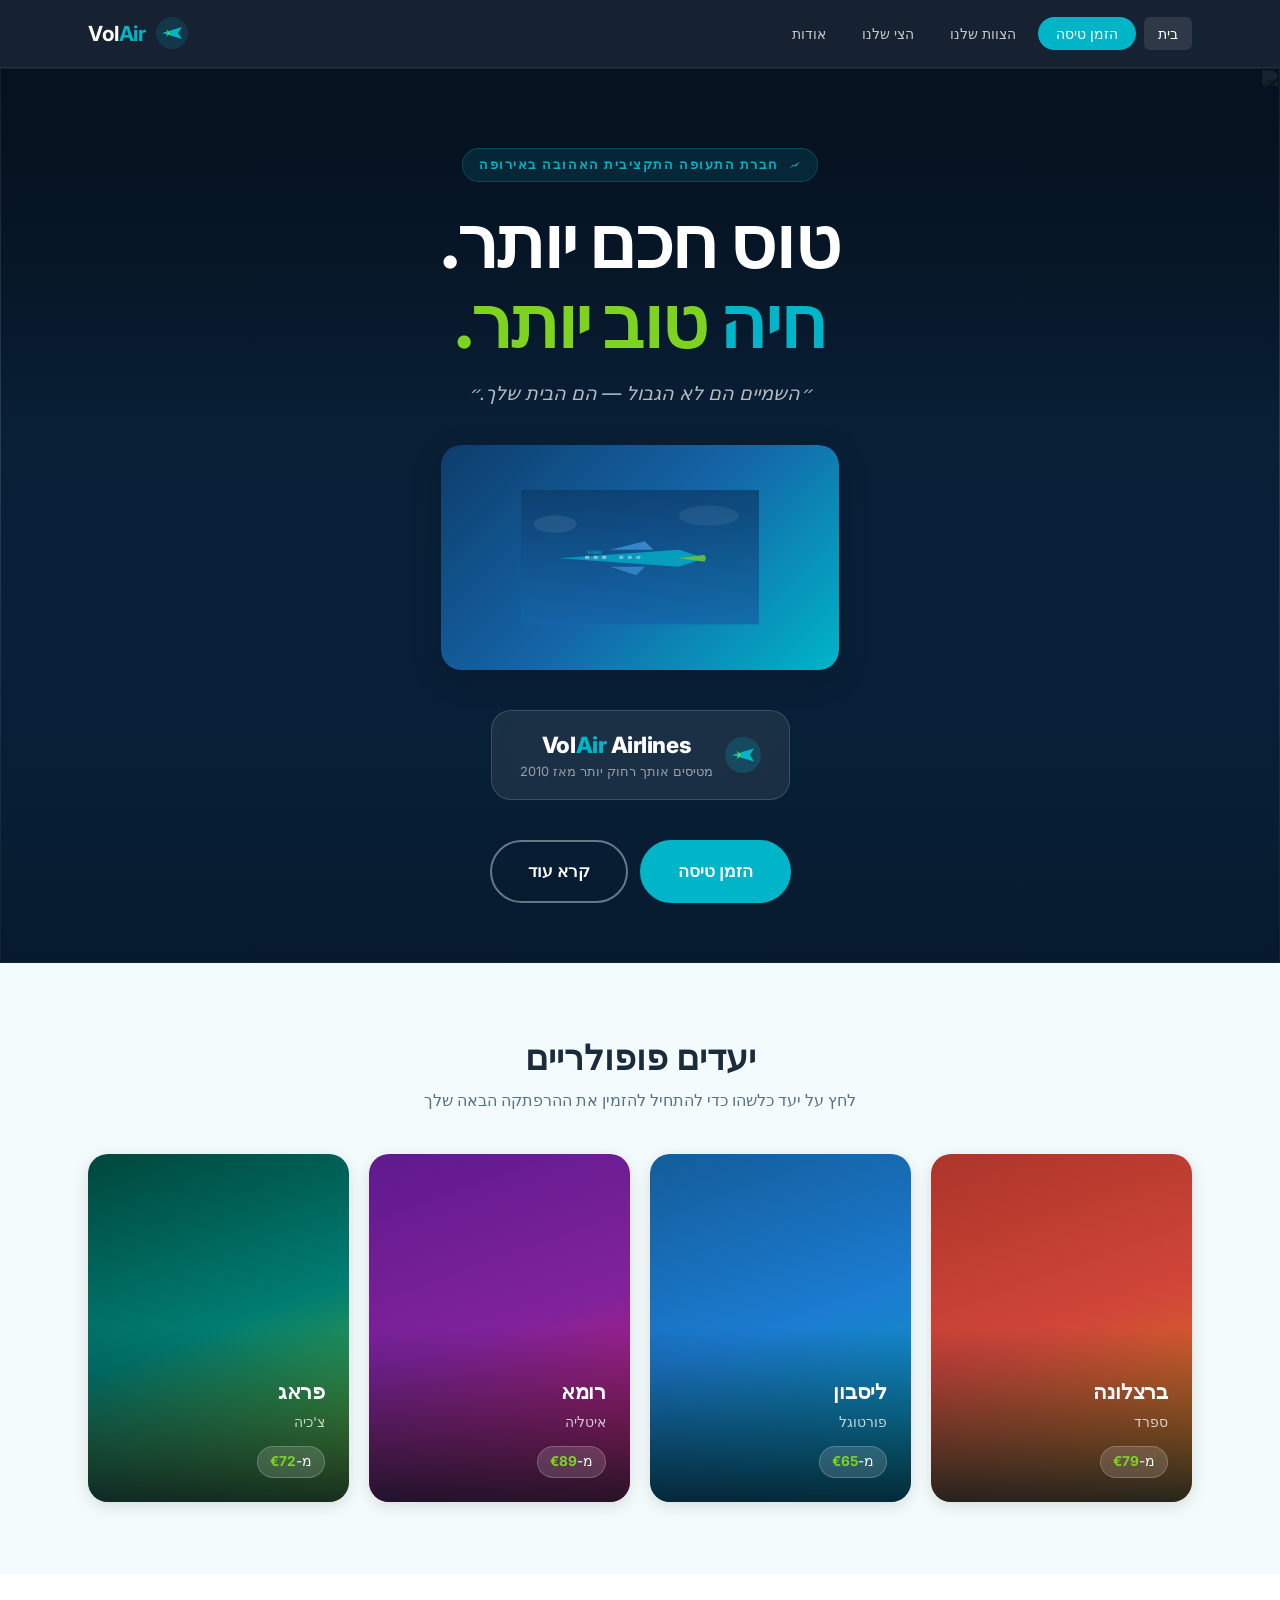
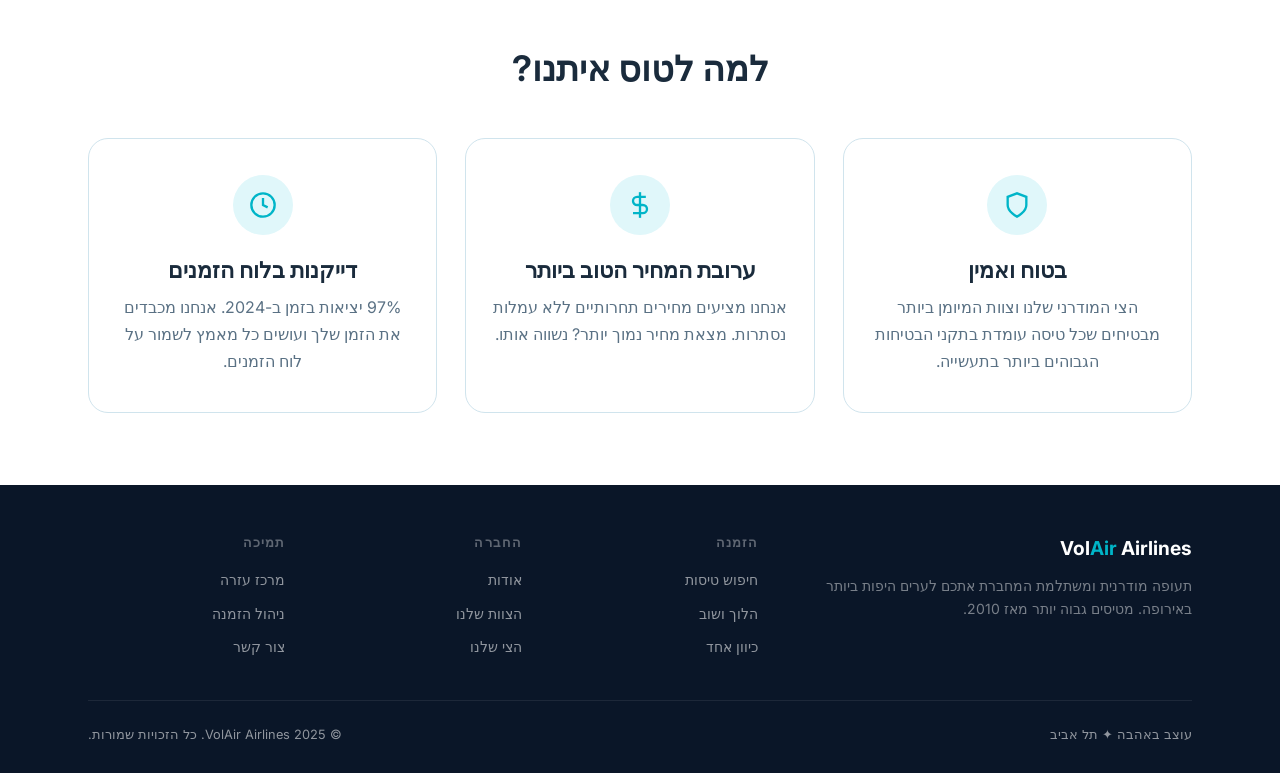
==== index.html @ 7172c8f0 "Initial commit: VolAir Airlines flight booking app Hebrew RTL static web app with 6-step booking flo" ====
<!DOCTYPE html>
<html lang="he" dir="rtl">
<head>
  <meta charset="UTF-8" />
  <meta name="viewport" content="width=device-width, initial-scale=1.0" />
  <title>VolAir Airlines — טוס גבוה יותר</title>
  <meta name="description" content="VolAir Airlines — שער מודרני ומשתלם ליעדים הטובים ביותר באירופה." />
  <link rel="preconnect" href="https://fonts.googleapis.com" />
  <link rel="preconnect" href="https://fonts.gstatic.com" crossorigin />
  <link href="https://fonts.googleapis.com/css2?family=Inter:wght@400;500;600;700;800&display=swap" rel="stylesheet" />
  <link rel="stylesheet" href="css/style.css" />
</head>
<body>

  <!-- ── ניווט ── -->
  <nav class="navbar" role="navigation" aria-label="ניווט ראשי">
    <div class="nav-inner">
      <a href="index.html" class="nav-logo" aria-label="דף הבית של VolAir Airlines">
        <svg width="32" height="32" viewBox="0 0 32 32" fill="none" aria-hidden="true">
          <circle cx="16" cy="16" r="16" fill="#00B5C8" opacity="0.15"/>
          <path d="M6 16 L26 10 L22 16 L26 22 Z" fill="#00B5C8"/>
          <path d="M14 16 L10 20 L12 16 L10 12 Z" fill="#7ED321"/>
        </svg>
        <span>Vol<span>Air</span></span>
      </a>
      <button class="nav-toggle" aria-label="פתח/סגור תפריט ניווט" aria-expanded="false">
        <span></span><span></span><span></span>
      </button>
      <ul class="nav-links" role="list">
        <li><a href="index.html" class="active">בית</a></li>
        <li><a href="flights.html" class="btn-nav">הזמן טיסה</a></li>
        <li><a href="crew.html">הצוות שלנו</a></li>
        <li><a href="fleet.html">הצי שלנו</a></li>
        <li><a href="about.html">אודות</a></li>
      </ul>
    </div>
  </nav>

  <!-- ── הירו ── -->
  <header class="hero" role="banner">
    <div class="hero-bg" aria-hidden="true">
      <img src="images/hero-plane.jpg" alt="" loading="eager" />
      <div class="hero-bg-gradient"></div>
    </div>

    <div class="hero-content">
      <div class="hero-eyebrow">
        <svg width="14" height="14" viewBox="0 0 24 24" fill="currentColor" aria-hidden="true">
          <path d="M3.5 18.5l7.5-7.5 4 4 7.5-9"/>
        </svg>
        חברת התעופה התקציבית האהובה באירופה
      </div>

      <h1 class="hero-title">
        טוס חכם יותר.<br>
        <span class="brand-color">חיה</span> <span class="accent-color">טוב יותר.</span>
      </h1>
      <p class="hero-slogan">״השמיים הם לא הגבול — הם הבית שלך.״</p>

      <!-- תמונת מטוס עם fallback SVG -->
      <div class="hero-plane" aria-hidden="true">
        <img src="images/volair-plane.jpg"
             alt="מטוס VolAir בטיסה"
             onerror="this.style.display='none';this.nextElementSibling.style.display='flex';"
             loading="eager" />
        <div class="hero-plane-placeholder" style="display:none;">
          <svg viewBox="0 0 560 315" fill="none" xmlns="http://www.w3.org/2000/svg" aria-hidden="true">
            <rect width="560" height="315" fill="url(#skyGrad)"/>
            <defs>
              <linearGradient id="skyGrad" x1="0" y1="0" x2="0" y2="1">
                <stop offset="0%" stop-color="#0D3D6B"/>
                <stop offset="100%" stop-color="#1565A8"/>
              </linearGradient>
            </defs>
            <ellipse cx="80" cy="80" rx="50" ry="20" fill="white" opacity="0.1"/>
            <ellipse cx="440" cy="60" rx="70" ry="24" fill="white" opacity="0.08"/>
            <g transform="translate(90,120)">
              <path d="M0 40 L280 20 L340 40 L280 60 Z" fill="#00B5C8" opacity="0.9"/>
              <path d="M120 20 L200 0 L220 20 Z" fill="#4A9FE8" opacity="0.8"/>
              <path d="M120 60 L180 80 L200 60 Z" fill="#4A9FE8" opacity="0.7"/>
              <path d="M280 40 L340 32 L344 40 L340 48 Z" fill="#7ED321" opacity="0.9"/>
              <rect x="60" y="34" width="10" height="8" rx="3" fill="white" opacity="0.6"/>
              <rect x="80" y="34" width="10" height="8" rx="3" fill="white" opacity="0.6"/>
              <rect x="100" y="34" width="10" height="8" rx="3" fill="white" opacity="0.6"/>
              <rect x="140" y="34" width="10" height="8" rx="3" fill="white" opacity="0.5"/>
              <rect x="160" y="34" width="10" height="8" rx="3" fill="white" opacity="0.5"/>
              <rect x="180" y="34" width="10" height="8" rx="3" fill="white" opacity="0.5"/>
              <text x="100" y="29" font-family="Inter,sans-serif" font-size="12" font-weight="700" fill="#00B5C8" opacity="0.9">VolAir</text>
            </g>
          </svg>
        </div>
      </div>

      <!-- לוגו תג -->
      <div class="hero-logo-badge">
        <svg width="36" height="36" viewBox="0 0 36 36" fill="none" aria-hidden="true">
          <circle cx="18" cy="18" r="18" fill="#00B5C8" opacity="0.2"/>
          <path d="M7 18 L29 11.5 L25 18 L29 24.5 Z" fill="#00B5C8"/>
          <path d="M16 18 L11.5 22.5 L13.5 18 L11.5 13.5 Z" fill="#7ED321"/>
        </svg>
        <div>
          <div class="brand-name">Vol<span>Air</span> Airlines</div>
          <div class="brand-tagline">מטיסים אותך רחוק יותר מאז 2010</div>
        </div>
      </div>

      <div class="btn-group" style="justify-content:center;">
        <a href="flights.html" class="btn btn-primary btn-lg">הזמן טיסה</a>
        <a href="about.html"   class="btn btn-outline btn-lg" style="color:#fff;border-color:rgba(255,255,255,0.4);">קרא עוד</a>
      </div>
    </div>
  </header>

  <main>
    <!-- ── יעדים ── -->
    <section class="destinations" aria-labelledby="dest-heading">
      <div class="container">
        <h2 id="dest-heading">יעדים פופולריים</h2>
        <p class="section-subtitle">לחץ על יעד כלשהו כדי להתחיל להזמין את ההרפתקה הבאה שלך</p>

        <div class="destinations-grid">

          <!-- ברצלונה -->
          <a href="flights.html" class="dest-card" aria-label="טוס לברצלונה מ-€79">
            <img class="dest-card-img"
                 src="images/dest-barcelona.jpg"
                 alt="ברצלונה, ספרד — הסגרדה פמיליה בשקיעה"
                 loading="lazy"
                 onerror="this.style.display='none';this.nextElementSibling.style.display='flex';" />
            <div class="dest-card-placeholder" style="display:none;background:linear-gradient(160deg,#C0392B,#E74C3C,#F39C12);"></div>
            <div class="dest-card-overlay">
              <div class="dest-city">ברצלונה</div>
              <div class="dest-country">ספרד</div>
              <div class="dest-price">מ-<strong>€79</strong></div>
            </div>
          </a>

          <!-- ליסבון -->
          <a href="flights.html" class="dest-card" aria-label="טוס לליסבון מ-€65">
            <img class="dest-card-img"
                 src="images/dest-lisbon.jpg"
                 alt="ליסבון, פורטוגל — חשמליות צבעוניות ברחובות ההיסטוריים"
                 loading="lazy"
                 onerror="this.style.display='none';this.nextElementSibling.style.display='flex';" />
            <div class="dest-card-placeholder" style="display:none;background:linear-gradient(160deg,#1565A8,#1E88E5,#00B5C8);"></div>
            <div class="dest-card-overlay">
              <div class="dest-city">ליסבון</div>
              <div class="dest-country">פורטוגל</div>
              <div class="dest-price">מ-<strong>€65</strong></div>
            </div>
          </a>

          <!-- רומא -->
          <a href="flights.html" class="dest-card" aria-label="טוס לרומא מ-€89">
            <img class="dest-card-img"
                 src="images/dest-rome.jpg"
                 alt="רומא, איטליה — הקולוסיאום בשקיעה"
                 loading="lazy"
                 onerror="this.style.display='none';this.nextElementSibling.style.display='flex';" />
            <div class="dest-card-placeholder" style="display:none;background:linear-gradient(160deg,#6A1B9A,#8E24AA,#E91E63);"></div>
            <div class="dest-card-overlay">
              <div class="dest-city">רומא</div>
              <div class="dest-country">איטליה</div>
              <div class="dest-price">מ-<strong>€89</strong></div>
            </div>
          </a>

          <!-- פראג -->
          <a href="flights.html" class="dest-card" aria-label="טוס לפראג מ-€72">
            <img class="dest-card-img"
                 src="images/dest-prague.jpg"
                 alt="פראג, צ'כיה — כיכר העיר העתיקה בלילה"
                 loading="lazy"
                 onerror="this.style.display='none';this.nextElementSibling.style.display='flex';" />
            <div class="dest-card-placeholder" style="display:none;background:linear-gradient(160deg,#004D40,#00897B,#7ED321);"></div>
            <div class="dest-card-overlay">
              <div class="dest-city">פראג</div>
              <div class="dest-country">צ'כיה</div>
              <div class="dest-price">מ-<strong>€72</strong></div>
            </div>
          </a>

        </div>
      </div>
    </section>

    <!-- ── למה VolAir ── -->
    <section class="why-fly" aria-labelledby="why-heading">
      <div class="container">
        <h2 id="why-heading">למה לטוס איתנו?</h2>
        <div class="why-grid">

          <div class="why-item">
            <div class="why-icon" aria-hidden="true">
              <svg width="28" height="28" viewBox="0 0 24 24" fill="none" stroke="currentColor" stroke-width="2">
                <path d="M12 22s8-4 8-10V5l-8-3-8 3v7c0 6 8 10 8 10z"/>
              </svg>
            </div>
            <h3>בטוח ואמין</h3>
            <p>הצי המודרני שלנו וצוות המיומן ביותר מבטיחים שכל טיסה עומדת בתקני הבטיחות הגבוהים ביותר בתעשייה.</p>
          </div>

          <div class="why-item">
            <div class="why-icon" aria-hidden="true">
              <svg width="28" height="28" viewBox="0 0 24 24" fill="none" stroke="currentColor" stroke-width="2">
                <line x1="12" y1="1" x2="12" y2="23"/>
                <path d="M17 5H9.5a3.5 3.5 0 0 0 0 7h5a3.5 3.5 0 0 1 0 7H6"/>
              </svg>
            </div>
            <h3>ערובת המחיר הטוב ביותר</h3>
            <p>אנחנו מציעים מחירים תחרותיים ללא עמלות נסתרות. מצאת מחיר נמוך יותר? נשווה אותו.</p>
          </div>

          <div class="why-item">
            <div class="why-icon" aria-hidden="true">
              <svg width="28" height="28" viewBox="0 0 24 24" fill="none" stroke="currentColor" stroke-width="2">
                <circle cx="12" cy="12" r="10"/>
                <polyline points="12 6 12 12 16 14"/>
              </svg>
            </div>
            <h3>דייקנות בלוח הזמנים</h3>
            <p>97% יציאות בזמן ב-2024. אנחנו מכבדים את הזמן שלך ועושים כל מאמץ לשמור על לוח הזמנים.</p>
          </div>

        </div>
      </div>
    </section>
  </main>

  <!-- ── כותרת תחתונה ── -->
  <footer class="footer" role="contentinfo">
    <div class="container">
      <div class="footer-inner">
        <div class="footer-brand">
          <div class="logo-text">Vol<span>Air</span> Airlines</div>
          <p>תעופה מודרנית ומשתלמת המחברת אתכם לערים היפות ביותר באירופה. מטיסים גבוה יותר מאז 2010.</p>
        </div>
        <div class="footer-col">
          <h5>הזמנה</h5>
          <ul>
            <li><a href="flights.html">חיפוש טיסות</a></li>
            <li><a href="flights.html">הלוך ושוב</a></li>
            <li><a href="flights.html">כיוון אחד</a></li>
          </ul>
        </div>
        <div class="footer-col">
          <h5>החברה</h5>
          <ul>
            <li><a href="about.html">אודות</a></li>
            <li><a href="crew.html">הצוות שלנו</a></li>
            <li><a href="fleet.html">הצי שלנו</a></li>
          </ul>
        </div>
        <div class="footer-col">
          <h5>תמיכה</h5>
          <ul>
            <li><a href="#">מרכז עזרה</a></li>
            <li><a href="#">ניהול הזמנה</a></li>
            <li><a href="#">צור קשר</a></li>
          </ul>
        </div>
      </div>
      <div class="footer-bottom">
        <span>&copy; 2025 VolAir Airlines. כל הזכויות שמורות.</span>
        <span>עוצב באהבה ✦ תל אביב</span>
      </div>
    </div>
  </footer>

  <script src="js/app.js"></script>
</body>
</html>
---- css/style.css ----
/* ============================================
   VolAir Airlines — Main Stylesheet
   Design: Modern Minimalism + Sky Blue palette
   ============================================ */

/* ── CSS Custom Properties ─────────────────── */
:root {
  --color-primary:     #00B5C8;   /* turquoise */
  --color-primary-dk:  #008FA0;
  --color-primary-lt:  #E0F7FA;
  --color-secondary:   #7ED321;   /* lime green */
  --color-secondary-dk:#62A81A;
  --color-accent:      #4A9FE8;   /* sky blue */
  --color-accent-dk:   #2C7FCA;
  --color-danger:      #E53935;
  --color-success:     #43A047;
  --color-warning:     #FB8C00;

  --color-dark:        #0A1628;
  --color-body:        #1A2B3C;
  --color-muted:       #5A7184;
  --color-border:      #D0E4ED;
  --color-bg:          #F4FBFC;
  --color-surface:     #FFFFFF;
  --color-nav-bg:      rgba(10, 22, 40, 0.95);

  --radius-sm:    6px;
  --radius-md:    12px;
  --radius-lg:    20px;
  --radius-pill:  999px;

  --shadow-sm:  0 1px 4px rgba(0,0,0,0.08);
  --shadow-md:  0 4px 16px rgba(0,0,0,0.12);
  --shadow-lg:  0 8px 32px rgba(0,0,0,0.16);

  --font-sans: 'Inter', -apple-system, BlinkMacSystemFont, 'Segoe UI', sans-serif;
  --transition: 200ms ease;

  --container-max: 1200px;
  --nav-height: 68px;
}

/* ── Reset & Base ──────────────────────────── */
*, *::before, *::after { box-sizing: border-box; margin: 0; padding: 0; }

html { font-size: 16px; scroll-behavior: smooth; }

body {
  font-family: var(--font-sans);
  color: var(--color-body);
  background: var(--color-bg);
  line-height: 1.6;
  min-height: 100dvh;
}

img { display: block; max-width: 100%; }
a  { color: inherit; text-decoration: none; }
button { font-family: inherit; cursor: pointer; touch-action: manipulation; }
input, select, textarea { font-family: inherit; }
ul { list-style: none; }

/* ── Typography ────────────────────────────── */
h1 { font-size: clamp(2rem, 5vw, 3.2rem); font-weight: 700; line-height: 1.2; }
h2 { font-size: clamp(1.5rem, 3vw, 2.2rem); font-weight: 700; line-height: 1.25; }
h3 { font-size: clamp(1.1rem, 2vw, 1.4rem); font-weight: 600; line-height: 1.3; }
h4 { font-size: 1rem; font-weight: 600; }
p  { line-height: 1.7; color: var(--color-muted); }

/* ── Layout Utilities ──────────────────────── */
.container {
  width: 100%;
  max-width: var(--container-max);
  margin: 0 auto;
  padding: 0 20px;
}
@media (min-width: 768px)  { .container { padding: 0 32px; } }
@media (min-width: 1024px) { .container { padding: 0 48px; } }

.section { padding: 64px 0; }
.section-sm { padding: 40px 0; }

/* ── Navigation ────────────────────────────── */
.navbar {
  position: sticky;
  top: 0;
  z-index: 100;
  height: var(--nav-height);
  background: var(--color-nav-bg);
  backdrop-filter: blur(12px);
  border-bottom: 1px solid rgba(255,255,255,0.06);
  display: flex;
  align-items: center;
}

.nav-inner {
  display: flex;
  align-items: center;
  justify-content: space-between;
  width: 100%;
  max-width: var(--container-max);
  margin: 0 auto;
  padding: 0 20px;
}
@media (min-width: 768px)  { .nav-inner { padding: 0 32px; } }
@media (min-width: 1024px) { .nav-inner { padding: 0 48px; } }

.nav-logo {
  display: flex;
  align-items: center;
  gap: 10px;
  color: #fff;
  font-size: 1.3rem;
  font-weight: 700;
  letter-spacing: -0.02em;
}

.nav-logo svg { flex-shrink: 0; }

.nav-logo span span { color: var(--color-primary); }

.nav-links {
  display: flex;
  align-items: center;
  gap: 8px;
}

.nav-links a {
  color: rgba(255,255,255,0.75);
  font-size: 0.9rem;
  font-weight: 500;
  padding: 8px 14px;
  border-radius: var(--radius-sm);
  transition: color var(--transition), background var(--transition);
}
.nav-links a:hover,
.nav-links a.active {
  color: #fff;
  background: rgba(255,255,255,0.1);
}
.nav-links a.btn-nav {
  background: var(--color-primary);
  color: #fff;
  padding: 8px 18px;
  border-radius: var(--radius-pill);
}
.nav-links a.btn-nav:hover { background: var(--color-primary-dk); }

/* Hamburger */
.nav-toggle {
  display: none;
  flex-direction: column;
  justify-content: center;
  gap: 5px;
  width: 44px;
  height: 44px;
  background: none;
  border: none;
  padding: 8px;
  border-radius: var(--radius-sm);
}
.nav-toggle span {
  display: block;
  width: 22px;
  height: 2px;
  background: #fff;
  border-radius: 2px;
  transition: transform var(--transition), opacity var(--transition);
}
.nav-toggle.open span:nth-child(1) { transform: translateY(7px) rotate(45deg); }
.nav-toggle.open span:nth-child(2) { opacity: 0; }
.nav-toggle.open span:nth-child(3) { transform: translateY(-7px) rotate(-45deg); }

@media (max-width: 767px) {
  .nav-toggle { display: flex; }
  .nav-links {
    position: fixed;
    inset: var(--nav-height) 0 0 0;
    flex-direction: column;
    align-items: flex-start;
    gap: 4px;
    background: var(--color-nav-bg);
    padding: 24px 20px;
    transform: translateX(100%);
    transition: transform 280ms cubic-bezier(0.4,0,0.2,1);
    z-index: 99;
    overflow-y: auto;
  }
  .nav-links.open { transform: translateX(0); }
  .nav-links a { width: 100%; font-size: 1rem; padding: 12px 16px; }
  .nav-links a.btn-nav { text-align: center; }
}

/* ── Progress Steps ────────────────────────── */
.progress-steps {
  display: flex;
  align-items: center;
  justify-content: center;
  gap: 0;
  padding: 24px 20px 16px;
  overflow-x: auto;
}

.step {
  display: flex;
  flex-direction: column;
  align-items: center;
  gap: 6px;
  position: relative;
  flex: 1;
  min-width: 72px;
}

.step:not(:last-child)::after {
  content: '';
  position: absolute;
  top: 16px;
  left: calc(50% + 16px);
  right: calc(-50% + 16px);
  height: 2px;
  background: var(--color-border);
}
.step.done:not(:last-child)::after,
.step.active:not(:last-child)::after { background: var(--color-primary); }

.step-dot {
  width: 32px;
  height: 32px;
  border-radius: 50%;
  border: 2px solid var(--color-border);
  background: var(--color-surface);
  display: flex;
  align-items: center;
  justify-content: center;
  font-size: 0.75rem;
  font-weight: 700;
  color: var(--color-muted);
  z-index: 1;
  transition: all var(--transition);
}
.step.active .step-dot {
  border-color: var(--color-primary);
  background: var(--color-primary);
  color: #fff;
}
.step.done .step-dot {
  border-color: var(--color-secondary);
  background: var(--color-secondary);
  color: #fff;
}

.step-label {
  font-size: 0.7rem;
  font-weight: 500;
  color: var(--color-muted);
  white-space: nowrap;
}
.step.active .step-label { color: var(--color-primary); font-weight: 600; }
.step.done  .step-label { color: var(--color-secondary); }

/* ── Buttons ───────────────────────────────── */
.btn {
  display: inline-flex;
  align-items: center;
  justify-content: center;
  gap: 8px;
  padding: 14px 28px;
  border-radius: var(--radius-pill);
  font-size: 1rem;
  font-weight: 600;
  border: 2px solid transparent;
  transition: all var(--transition);
  min-height: 48px;
  cursor: pointer;
  white-space: nowrap;
}

.btn-primary {
  background: var(--color-primary);
  color: #fff;
  border-color: var(--color-primary);
}
.btn-primary:hover { background: var(--color-primary-dk); border-color: var(--color-primary-dk); transform: translateY(-1px); box-shadow: var(--shadow-md); }

.btn-secondary {
  background: var(--color-secondary);
  color: #fff;
  border-color: var(--color-secondary);
}
.btn-secondary:hover { background: var(--color-secondary-dk); border-color: var(--color-secondary-dk); transform: translateY(-1px); }

.btn-outline {
  background: transparent;
  color: var(--color-primary);
  border-color: var(--color-primary);
}
.btn-outline:hover { background: var(--color-primary-lt); }

.btn-ghost {
  background: transparent;
  color: var(--color-muted);
  border-color: var(--color-border);
}
.btn-ghost:hover { background: var(--color-bg); color: var(--color-body); }

.btn-lg { padding: 16px 36px; font-size: 1.05rem; }
.btn-sm { padding: 10px 20px; font-size: 0.875rem; min-height: 40px; }
.btn-full { width: 100%; }

.btn-group {
  display: flex;
  gap: 12px;
  flex-wrap: wrap;
}
@media (max-width: 480px) { .btn-group { flex-direction: column; } }

/* ── Cards ─────────────────────────────────── */
.card {
  background: var(--color-surface);
  border: 1px solid var(--color-border);
  border-radius: var(--radius-lg);
  padding: 28px;
  box-shadow: var(--shadow-sm);
}

.card-sm { padding: 20px; border-radius: var(--radius-md); }

/* ── Forms ─────────────────────────────────── */
.form-group {
  display: flex;
  flex-direction: column;
  gap: 6px;
}

.form-label {
  font-size: 0.875rem;
  font-weight: 600;
  color: var(--color-body);
}
.form-label .required { color: var(--color-danger); margin-left: 2px; }

.form-control {
  width: 100%;
  padding: 12px 16px;
  border: 2px solid var(--color-border);
  border-radius: var(--radius-md);
  font-size: 1rem;
  color: var(--color-body);
  background: var(--color-surface);
  transition: border-color var(--transition), box-shadow var(--transition);
  min-height: 48px;
  outline: none;
}
.form-control:focus {
  border-color: var(--color-primary);
  box-shadow: 0 0 0 3px rgba(0, 181, 200, 0.15);
}
.form-control::placeholder { color: var(--color-muted); }

.form-helper { font-size: 0.8rem; color: var(--color-muted); }
.form-error  { font-size: 0.8rem; color: var(--color-danger); display: none; }
.form-error.visible { display: block; }

.form-grid-2 { display: grid; grid-template-columns: 1fr 1fr; gap: 16px; }
.form-grid-3 { display: grid; grid-template-columns: repeat(3, 1fr); gap: 16px; }
@media (max-width: 600px) {
  .form-grid-2, .form-grid-3 { grid-template-columns: 1fr; }
}

/* Counter input */
.counter-group {
  display: flex;
  align-items: center;
  gap: 12px;
}
.counter-btn {
  width: 36px; height: 36px;
  border-radius: 50%;
  border: 2px solid var(--color-border);
  background: var(--color-surface);
  font-size: 1.2rem;
  font-weight: 700;
  color: var(--color-primary);
  display: flex;
  align-items: center;
  justify-content: center;
  transition: all var(--transition);
  cursor: pointer;
  flex-shrink: 0;
}
.counter-btn:hover { background: var(--color-primary-lt); border-color: var(--color-primary); }
.counter-val {
  font-size: 1.1rem;
  font-weight: 700;
  min-width: 28px;
  text-align: center;
  color: var(--color-body);
}

/* Toggle switch */
.toggle-group {
  display: flex;
  background: var(--color-bg);
  border: 2px solid var(--color-border);
  border-radius: var(--radius-pill);
  padding: 4px;
  gap: 0;
  width: fit-content;
}
.toggle-btn {
  padding: 10px 24px;
  border-radius: var(--radius-pill);
  border: none;
  background: transparent;
  font-size: 0.9rem;
  font-weight: 600;
  color: var(--color-muted);
  transition: all var(--transition);
  min-height: 44px;
}
.toggle-btn.active {
  background: var(--color-primary);
  color: #fff;
  box-shadow: var(--shadow-sm);
}

/* ── Page Hero ──────────────────────────────── */
.page-hero {
  background: linear-gradient(135deg, var(--color-dark) 0%, #0D2445 60%, #0A3D5F 100%);
  color: #fff;
  padding: 48px 0 40px;
  text-align: center;
}
.page-hero h1 { color: #fff; margin-bottom: 8px; }
.page-hero p  { color: rgba(255,255,255,0.65); font-size: 1rem; }

/* ── Footer ─────────────────────────────────── */
.footer {
  background: var(--color-dark);
  color: rgba(255,255,255,0.55);
  padding: 48px 0 28px;
  margin-top: auto;
}
.footer-inner {
  display: grid;
  grid-template-columns: 2fr 1fr 1fr 1fr;
  gap: 40px;
  margin-bottom: 40px;
}
@media (max-width: 768px) {
  .footer-inner { grid-template-columns: 1fr 1fr; gap: 28px; }
}
@media (max-width: 480px) {
  .footer-inner { grid-template-columns: 1fr; gap: 24px; }
}

.footer-brand { display: flex; flex-direction: column; gap: 12px; }
.footer-brand .logo-text { color: #fff; font-size: 1.2rem; font-weight: 700; }
.footer-brand .logo-text span { color: var(--color-primary); }
.footer-brand p { font-size: 0.875rem; line-height: 1.6; color: rgba(255,255,255,0.45); }

.footer-col h5 {
  font-size: 0.8rem;
  font-weight: 700;
  text-transform: uppercase;
  letter-spacing: 0.08em;
  color: rgba(255,255,255,0.35);
  margin-bottom: 14px;
}
.footer-col ul { display: flex; flex-direction: column; gap: 8px; }
.footer-col a {
  font-size: 0.9rem;
  color: rgba(255,255,255,0.55);
  transition: color var(--transition);
}
.footer-col a:hover { color: var(--color-primary); }

.footer-bottom {
  border-top: 1px solid rgba(255,255,255,0.08);
  padding-top: 24px;
  font-size: 0.8rem;
  display: flex;
  align-items: center;
  justify-content: space-between;
  flex-wrap: wrap;
  gap: 12px;
}

/* ══════════════════════════════════════════════
   INDEX PAGE
══════════════════════════════════════════════ */

/* Hero */
.hero {
  position: relative;
  min-height: 90dvh;
  display: flex;
  flex-direction: column;
  align-items: center;
  justify-content: center;
  text-align: center;
  overflow: hidden;
  background: linear-gradient(180deg, #05111E 0%, #0A2540 40%, #0D3D6B 100%);
  color: #fff;
  padding: 80px 20px 60px;
}

.hero-bg {
  position: absolute;
  inset: 0;
  overflow: hidden;
  z-index: 0;
}
.hero-bg img {
  width: 100%;
  height: 100%;
  object-fit: cover;
  opacity: 0.28;
}
.hero-bg-gradient {
  position: absolute;
  inset: 0;
  background: linear-gradient(to bottom, rgba(5,17,30,0.7) 0%, rgba(5,17,30,0.3) 40%, rgba(5,17,30,0.8) 100%);
}

.hero-content { position: relative; z-index: 1; max-width: 700px; }

.hero-eyebrow {
  display: inline-flex;
  align-items: center;
  gap: 8px;
  font-size: 0.8rem;
  font-weight: 700;
  text-transform: uppercase;
  letter-spacing: 0.12em;
  color: var(--color-primary);
  background: rgba(0,181,200,0.12);
  border: 1px solid rgba(0,181,200,0.25);
  padding: 6px 16px;
  border-radius: var(--radius-pill);
  margin-bottom: 20px;
}

.hero-title {
  font-size: clamp(2.4rem, 7vw, 4.5rem);
  font-weight: 800;
  line-height: 1.1;
  letter-spacing: -0.02em;
  margin-bottom: 16px;
}
.hero-title .brand-color { color: var(--color-primary); }
.hero-title .accent-color { color: var(--color-secondary); }

.hero-slogan {
  font-size: clamp(1rem, 2vw, 1.2rem);
  color: rgba(255,255,255,0.7);
  margin-bottom: 36px;
  font-style: italic;
}

/* Hero plane visual */
.hero-plane {
  position: relative;
  width: 100%;
  max-width: 560px;
  margin: 32px auto 40px;
  border-radius: var(--radius-lg);
  overflow: hidden;
  box-shadow: var(--shadow-lg);
}
.hero-plane img {
  width: 100%;
  aspect-ratio: 16/9;
  object-fit: cover;
}
.hero-plane-placeholder {
  width: 100%;
  aspect-ratio: 16/9;
  background: linear-gradient(135deg, #0D3D6B 0%, #1565A8 50%, #00B5C8 100%);
  display: flex;
  align-items: center;
  justify-content: center;
  border-radius: var(--radius-lg);
}
.hero-plane-placeholder svg { width: 60%; opacity: 0.8; }

/* Logo badge */
.hero-logo-badge {
  display: flex;
  align-items: center;
  justify-content: center;
  gap: 12px;
  margin: 0 auto 40px;
  padding: 16px 28px;
  background: rgba(255,255,255,0.08);
  backdrop-filter: blur(8px);
  border: 1px solid rgba(255,255,255,0.15);
  border-radius: var(--radius-lg);
  width: fit-content;
}
.hero-logo-badge svg { color: var(--color-primary); }
.hero-logo-badge .brand-name {
  font-size: 1.4rem;
  font-weight: 800;
  color: #fff;
  letter-spacing: -0.02em;
}
.hero-logo-badge .brand-name span { color: var(--color-primary); }
.hero-logo-badge .brand-tagline {
  font-size: 0.8rem;
  color: rgba(255,255,255,0.55);
}

/* Destinations grid */
.destinations { padding: 72px 0; }
.destinations h2 { text-align: center; margin-bottom: 8px; }
.destinations .section-subtitle {
  text-align: center;
  color: var(--color-muted);
  margin-bottom: 40px;
  font-size: 1rem;
}

.destinations-grid {
  display: grid;
  grid-template-columns: repeat(4, 1fr);
  gap: 20px;
}
@media (max-width: 900px)  { .destinations-grid { grid-template-columns: repeat(2, 1fr); } }
@media (max-width: 480px)  { .destinations-grid { grid-template-columns: 1fr; } }

.dest-card {
  position: relative;
  border-radius: var(--radius-lg);
  overflow: hidden;
  cursor: pointer;
  group: true;
  box-shadow: var(--shadow-md);
  transition: transform var(--transition), box-shadow var(--transition);
}
.dest-card:hover { transform: translateY(-4px); box-shadow: var(--shadow-lg); }
.dest-card:focus-within { outline: 3px solid var(--color-primary); outline-offset: 3px; }

.dest-card-img {
  width: 100%;
  aspect-ratio: 3/4;
  object-fit: cover;
  transition: transform 350ms ease;
}
.dest-card:hover .dest-card-img { transform: scale(1.05); }

.dest-card-placeholder {
  width: 100%;
  aspect-ratio: 3/4;
  display: flex;
  align-items: flex-end;
}

.dest-card-overlay {
  position: absolute;
  inset: 0;
  background: linear-gradient(to top, rgba(5,17,30,0.85) 0%, rgba(5,17,30,0.1) 50%);
  display: flex;
  flex-direction: column;
  justify-content: flex-end;
  padding: 24px;
  color: #fff;
  transition: background var(--transition);
}
.dest-card:hover .dest-card-overlay {
  background: linear-gradient(to top, rgba(0,181,200,0.7) 0%, rgba(5,17,30,0.2) 60%);
}

.dest-city {
  font-size: 1.3rem;
  font-weight: 700;
  margin-bottom: 4px;
  letter-spacing: -0.01em;
}
.dest-country { font-size: 0.85rem; color: rgba(255,255,255,0.75); margin-bottom: 12px; }
.dest-price {
  font-size: 0.85rem;
  background: rgba(255,255,255,0.15);
  backdrop-filter: blur(4px);
  border: 1px solid rgba(255,255,255,0.2);
  padding: 4px 12px;
  border-radius: var(--radius-pill);
  width: fit-content;
}
.dest-price strong { color: var(--color-secondary); }

/* Why fly section */
.why-fly { background: var(--color-surface); padding: 72px 0; }
.why-fly h2 { text-align: center; margin-bottom: 48px; }
.why-grid {
  display: grid;
  grid-template-columns: repeat(3, 1fr);
  gap: 28px;
}
@media (max-width: 768px) { .why-grid { grid-template-columns: 1fr; } }

.why-item {
  text-align: center;
  padding: 36px 24px;
  border-radius: var(--radius-lg);
  border: 1px solid var(--color-border);
  transition: box-shadow var(--transition), border-color var(--transition);
}
.why-item:hover { box-shadow: var(--shadow-md); border-color: var(--color-primary); }
.why-icon {
  width: 60px; height: 60px;
  background: var(--color-primary-lt);
  border-radius: 50%;
  display: flex;
  align-items: center;
  justify-content: center;
  margin: 0 auto 20px;
  color: var(--color-primary);
}
.why-item h3 { margin-bottom: 10px; color: var(--color-body); }

/* ══════════════════════════════════════════════
   FLIGHTS PAGE
══════════════════════════════════════════════ */

.search-card {
  max-width: 760px;
  margin: 0 auto;
}

.trip-type-row {
  display: flex;
  align-items: center;
  justify-content: space-between;
  flex-wrap: wrap;
  gap: 16px;
  margin-bottom: 28px;
}

.passengers-section { margin-top: 24px; }
.passengers-section h4 { margin-bottom: 16px; color: var(--color-body); }
.passenger-row {
  display: flex;
  align-items: center;
  justify-content: space-between;
  padding: 14px 0;
  border-bottom: 1px solid var(--color-border);
}
.passenger-row:last-child { border-bottom: none; }
.passenger-label { font-weight: 600; color: var(--color-body); }
.passenger-sub   { font-size: 0.8rem; color: var(--color-muted); }

.return-row { display: none; }
.return-row.visible { display: block; }

/* ══════════════════════════════════════════════
   RESULTS PAGE
══════════════════════════════════════════════ */

.results-layout {
  display: grid;
  grid-template-columns: 1fr 320px;
  gap: 28px;
  align-items: start;
}
@media (max-width: 900px) { .results-layout { grid-template-columns: 1fr; } }

.flight-list { display: flex; flex-direction: column; gap: 16px; }

.flight-card {
  background: var(--color-surface);
  border: 2px solid var(--color-border);
  border-radius: var(--radius-lg);
  padding: 24px;
  cursor: pointer;
  transition: all var(--transition);
}
.flight-card:hover, .flight-card.selected {
  border-color: var(--color-primary);
  box-shadow: 0 0 0 3px rgba(0,181,200,0.12);
}
.flight-card.selected { background: rgba(0,181,200,0.04); }

.flight-header {
  display: flex;
  align-items: center;
  justify-content: space-between;
  margin-bottom: 16px;
  flex-wrap: wrap;
  gap: 8px;
}
.flight-number { font-size: 0.8rem; font-weight: 700; color: var(--color-muted); letter-spacing: 0.08em; }
.flight-badge {
  font-size: 0.75rem;
  font-weight: 700;
  padding: 4px 12px;
  border-radius: var(--radius-pill);
  background: var(--color-primary-lt);
  color: var(--color-primary);
}
.flight-badge.best { background: rgba(126,211,33,0.15); color: var(--color-secondary-dk); }

.flight-times {
  display: flex;
  align-items: center;
  gap: 16px;
  margin-bottom: 16px;
}
.flight-time { text-align: center; }
.flight-time .time  { font-size: 1.6rem; font-weight: 700; line-height: 1; }
.flight-time .airport { font-size: 0.8rem; color: var(--color-muted); margin-top: 2px; }

.flight-duration {
  flex: 1;
  text-align: center;
}
.duration-line {
  position: relative;
  height: 2px;
  background: var(--color-border);
  margin: 4px 0;
}
.duration-line::before, .duration-line::after {
  content: '';
  position: absolute;
  top: 50%;
  transform: translateY(-50%);
  width: 6px;
  height: 6px;
  border-radius: 50%;
  background: var(--color-primary);
}
.duration-line::before { left: 0; }
.duration-line::after  { right: 0; }
.duration-text { font-size: 0.8rem; color: var(--color-muted); }
.flight-direct { font-size: 0.75rem; color: var(--color-secondary-dk); font-weight: 600; }

.flight-footer {
  display: flex;
  align-items: center;
  justify-content: space-between;
  flex-wrap: wrap;
  gap: 12px;
  padding-top: 16px;
  border-top: 1px solid var(--color-border);
}
.flight-price .amount { font-size: 1.6rem; font-weight: 800; color: var(--color-primary); }
.flight-price .per    { font-size: 0.8rem; color: var(--color-muted); }

/* Extras card */
.extras-card { position: sticky; top: calc(var(--nav-height) + 16px); }
.extras-card h3 { margin-bottom: 16px; }

.extra-item {
  display: flex;
  align-items: flex-start;
  gap: 12px;
  padding: 14px 0;
  border-bottom: 1px solid var(--color-border);
  cursor: pointer;
}
.extra-item:last-of-type { border-bottom: none; }

.extra-checkbox {
  width: 20px;
  height: 20px;
  border: 2px solid var(--color-border);
  border-radius: 6px;
  flex-shrink: 0;
  margin-top: 2px;
  display: flex;
  align-items: center;
  justify-content: center;
  transition: all var(--transition);
  cursor: pointer;
}
.extra-checkbox.checked {
  background: var(--color-primary);
  border-color: var(--color-primary);
}
.extra-checkbox.checked::after {
  content: '';
  width: 10px; height: 6px;
  border-left: 2px solid #fff;
  border-bottom: 2px solid #fff;
  transform: rotate(-45deg) translate(1px, -1px);
}

.extra-info { flex: 1; }
.extra-name  { font-weight: 600; font-size: 0.9rem; color: var(--color-body); }
.extra-desc  { font-size: 0.8rem; color: var(--color-muted); margin-top: 2px; }
.extra-price { font-weight: 700; color: var(--color-primary); font-size: 0.9rem; white-space: nowrap; }

/* ══════════════════════════════════════════════
   SEATS PAGE
══════════════════════════════════════════════ */

.seat-map-container { overflow-x: auto; padding-bottom: 16px; }

.aircraft-nose {
  width: 120px;
  height: 48px;
  background: linear-gradient(90deg, var(--color-primary-dk), var(--color-primary));
  border-radius: 50% 50% 0 0 / 100% 100% 0 0;
  margin: 0 auto 8px;
  display: flex;
  align-items: center;
  justify-content: center;
  color: #fff;
  font-size: 0.65rem;
  font-weight: 700;
  letter-spacing: 0.08em;
  transform: rotate(90deg);
}

.seat-map {
  display: flex;
  flex-direction: column;
  gap: 8px;
  padding: 24px;
  background: var(--color-surface);
  border: 1px solid var(--color-border);
  border-radius: var(--radius-lg);
  min-width: 340px;
  max-width: 480px;
  margin: 0 auto;
}

.seat-row {
  display: flex;
  align-items: center;
  gap: 6px;
}
.seat-row-num {
  width: 24px;
  font-size: 0.7rem;
  font-weight: 600;
  color: var(--color-muted);
  text-align: center;
  flex-shrink: 0;
}
.seat-aisle { width: 20px; flex-shrink: 0; }

.seat {
  width: 36px;
  height: 36px;
  border-radius: var(--radius-sm);
  border: 2px solid transparent;
  display: flex;
  align-items: center;
  justify-content: center;
  font-size: 0.65rem;
  font-weight: 700;
  cursor: pointer;
  transition: all var(--transition);
  flex-shrink: 0;
}
.seat.available {
  background: rgba(67,160,71,0.12);
  border-color: var(--color-success);
  color: var(--color-success);
}
.seat.available:hover { background: rgba(67,160,71,0.25); transform: scale(1.08); }
.seat.taken {
  background: rgba(229,57,53,0.1);
  border-color: var(--color-danger);
  color: var(--color-danger);
  cursor: not-allowed;
  opacity: 0.7;
}
.seat.selected {
  background: var(--color-primary);
  border-color: var(--color-primary);
  color: #fff;
  transform: scale(1.08);
}
.seat.first-class {
  border-radius: 10px;
  width: 40px;
  height: 40px;
}
.seat.first-class.available { background: rgba(74,159,232,0.12); border-color: var(--color-accent); color: var(--color-accent); }
.seat.first-class.selected  { background: var(--color-accent); border-color: var(--color-accent); color: #fff; }

.seat-legend {
  display: flex;
  gap: 20px;
  flex-wrap: wrap;
  justify-content: center;
  margin-bottom: 24px;
}
.seat-legend-item {
  display: flex;
  align-items: center;
  gap: 8px;
  font-size: 0.85rem;
  color: var(--color-muted);
}
.legend-dot {
  width: 18px; height: 18px;
  border-radius: 4px;
  border: 2px solid;
}
.legend-dot.available { background: rgba(67,160,71,0.12);  border-color: var(--color-success); }
.legend-dot.taken     { background: rgba(229,57,53,0.1);   border-color: var(--color-danger); }
.legend-dot.selected  { background: var(--color-primary); border-color: var(--color-primary); }

.selected-seats-info {
  background: var(--color-primary-lt);
  border: 1px solid rgba(0,181,200,0.3);
  border-radius: var(--radius-md);
  padding: 16px 20px;
  margin-top: 24px;
  font-size: 0.9rem;
}

/* ══════════════════════════════════════════════
   SUMMARY PAGE
══════════════════════════════════════════════ */

.summary-layout {
  display: grid;
  grid-template-columns: 1fr 360px;
  gap: 28px;
  align-items: start;
}
@media (max-width: 900px) { .summary-layout { grid-template-columns: 1fr; } }

.summary-section { margin-bottom: 28px; }
.summary-section h3 { margin-bottom: 16px; padding-bottom: 12px; border-bottom: 2px solid var(--color-border); }

.summary-row {
  display: flex;
  align-items: center;
  justify-content: space-between;
  padding: 10px 0;
  border-bottom: 1px solid var(--color-bg);
  font-size: 0.95rem;
}
.summary-row .label { color: var(--color-muted); }
.summary-row .value { font-weight: 600; color: var(--color-body); }
.summary-row.total {
  font-size: 1.1rem;
  padding-top: 16px;
  border-top: 2px solid var(--color-border);
  border-bottom: none;
  margin-top: 8px;
}
.summary-row.total .value { color: var(--color-primary); font-size: 1.4rem; font-weight: 800; }

/* ══════════════════════════════════════════════
   PAYMENT PAGE
══════════════════════════════════════════════ */

.payment-methods {
  display: flex;
  flex-direction: column;
  gap: 12px;
  margin-bottom: 28px;
}

.payment-option {
  display: flex;
  align-items: center;
  gap: 16px;
  padding: 18px 20px;
  border: 2px solid var(--color-border);
  border-radius: var(--radius-md);
  cursor: pointer;
  transition: all var(--transition);
}
.payment-option:hover     { border-color: var(--color-primary); }
.payment-option.selected  { border-color: var(--color-primary); background: rgba(0,181,200,0.04); }

.payment-radio {
  width: 20px; height: 20px;
  border-radius: 50%;
  border: 2px solid var(--color-border);
  flex-shrink: 0;
  display: flex;
  align-items: center;
  justify-content: center;
  transition: border-color var(--transition);
}
.payment-option.selected .payment-radio { border-color: var(--color-primary); }
.payment-option.selected .payment-radio::after {
  content: '';
  width: 10px; height: 10px;
  border-radius: 50%;
  background: var(--color-primary);
}

.payment-icon {
  width: 48px; height: 32px;
  border-radius: 6px;
  border: 1px solid var(--color-border);
  display: flex;
  align-items: center;
  justify-content: center;
  font-size: 0.65rem;
  font-weight: 800;
  background: var(--color-surface);
  flex-shrink: 0;
  overflow: hidden;
}
.payment-icon.visa   { color: #1A1F71; }
.payment-icon.pp     { color: #009CDE; }
.payment-icon.apple  { color: #1D1D1F; font-size: 0.7rem; }

.payment-name  { font-weight: 600; color: var(--color-body); }
.payment-sub   { font-size: 0.8rem; color: var(--color-muted); }

.card-form  { display: none; }
.card-form.visible { display: flex; flex-direction: column; gap: 16px; }

.card-number-wrap { position: relative; }
.card-type-icon {
  position: absolute;
  right: 14px;
  top: 50%;
  transform: translateY(-50%);
  font-size: 0.7rem;
  font-weight: 800;
  color: var(--color-muted);
}

/* ══════════════════════════════════════════════
   CONFIRMATION PAGE
══════════════════════════════════════════════ */

.confirmation-hero {
  text-align: center;
  padding: 60px 0 40px;
}
.confirm-icon {
  width: 80px; height: 80px;
  border-radius: 50%;
  background: rgba(67,160,71,0.12);
  border: 3px solid var(--color-success);
  display: flex;
  align-items: center;
  justify-content: center;
  margin: 0 auto 24px;
  color: var(--color-success);
}

.booking-ref {
  font-size: 2.5rem;
  font-weight: 800;
  letter-spacing: 0.12em;
  color: var(--color-primary);
  background: var(--color-primary-lt);
  padding: 12px 28px;
  border-radius: var(--radius-md);
  display: inline-block;
  margin: 16px 0;
}

.booking-details-grid {
  display: grid;
  grid-template-columns: 1fr 1fr;
  gap: 16px;
  margin: 28px 0;
}
@media (max-width: 600px) { .booking-details-grid { grid-template-columns: 1fr; } }

.detail-item {
  background: var(--color-bg);
  border-radius: var(--radius-md);
  padding: 16px;
}
.detail-item .label { font-size: 0.8rem; font-weight: 600; text-transform: uppercase; letter-spacing: 0.06em; color: var(--color-muted); margin-bottom: 4px; }
.detail-item .value { font-size: 1.05rem; font-weight: 700; color: var(--color-body); }

/* ══════════════════════════════════════════════
   CREW PAGE
══════════════════════════════════════════════ */

.crew-hero-images {
  display: grid;
  grid-template-columns: 1fr 1fr;
  gap: 20px;
  margin: 40px 0;
}
@media (max-width: 600px) { .crew-hero-images { grid-template-columns: 1fr; } }

.crew-img-card {
  border-radius: var(--radius-lg);
  overflow: hidden;
  position: relative;
}
.crew-img-card img {
  width: 100%;
  aspect-ratio: 4/3;
  object-fit: cover;
}
.crew-img-placeholder {
  width: 100%;
  aspect-ratio: 4/3;
  display: flex;
  align-items: center;
  justify-content: center;
  flex-direction: column;
  gap: 12px;
  color: rgba(255,255,255,0.7);
  font-size: 0.85rem;
  font-weight: 600;
}
.crew-img-card .caption {
  position: absolute;
  bottom: 0;
  left: 0; right: 0;
  padding: 16px;
  background: linear-gradient(to top, rgba(0,0,0,0.7), transparent);
  color: #fff;
  font-weight: 600;
  font-size: 0.9rem;
}

.crew-grid {
  display: grid;
  grid-template-columns: repeat(3, 1fr);
  gap: 24px;
  margin: 40px 0;
}
@media (max-width: 768px) { .crew-grid { grid-template-columns: 1fr 1fr; } }
@media (max-width: 480px) { .crew-grid { grid-template-columns: 1fr; } }

.crew-member {
  background: var(--color-surface);
  border: 1px solid var(--color-border);
  border-radius: var(--radius-lg);
  overflow: hidden;
  transition: box-shadow var(--transition);
}
.crew-member:hover { box-shadow: var(--shadow-md); }

.crew-member-img {
  width: 100%;
  aspect-ratio: 1;
  object-fit: cover;
  background: linear-gradient(135deg, var(--color-primary-lt), var(--color-accent));
  display: flex;
  align-items: center;
  justify-content: center;
  font-size: 2.5rem;
}
.crew-member-info { padding: 16px; }
.crew-member-name { font-weight: 700; margin-bottom: 4px; }
.crew-member-role { font-size: 0.8rem; color: var(--color-primary); font-weight: 600; }

/* ══════════════════════════════════════════════
   FLEET PAGE
══════════════════════════════════════════════ */

.fleet-hero-images {
  display: grid;
  grid-template-columns: 1fr 1fr;
  gap: 24px;
  margin: 40px 0;
}
@media (max-width: 600px) { .fleet-hero-images { grid-template-columns: 1fr; } }

.fleet-img-card {
  border-radius: var(--radius-lg);
  overflow: hidden;
  position: relative;
}
.fleet-img-card img {
  width: 100%;
  aspect-ratio: 16/9;
  object-fit: cover;
}
.fleet-img-placeholder {
  width: 100%;
  aspect-ratio: 16/9;
  display: flex;
  align-items: center;
  justify-content: center;
  flex-direction: column;
  gap: 12px;
  color: rgba(255,255,255,0.8);
  font-size: 1rem;
  font-weight: 700;
}
.fleet-img-card .caption {
  position: absolute;
  bottom: 0;
  left: 0; right: 0;
  padding: 16px 20px;
  background: linear-gradient(to top, rgba(0,0,0,0.75), transparent);
  color: #fff;
  font-weight: 700;
}
.fleet-img-card .caption span { font-size: 0.8rem; font-weight: 400; color: rgba(255,255,255,0.7); }

.fleet-spec-grid {
  display: grid;
  grid-template-columns: repeat(4, 1fr);
  gap: 16px;
  margin: 24px 0;
}
@media (max-width: 768px) { .fleet-spec-grid { grid-template-columns: 1fr 1fr; } }

.spec-box {
  background: var(--color-bg);
  border-radius: var(--radius-md);
  padding: 20px;
  text-align: center;
}
.spec-box .num  { font-size: 1.8rem; font-weight: 800; color: var(--color-primary); line-height: 1; }
.spec-box .unit { font-size: 0.75rem; color: var(--color-muted); margin-top: 4px; }
.spec-box .name { font-size: 0.85rem; font-weight: 600; color: var(--color-body); margin-top: 6px; }

/* ══════════════════════════════════════════════
   ABOUT PAGE
══════════════════════════════════════════════ */

.about-intro {
  display: grid;
  grid-template-columns: 1fr 1fr;
  gap: 48px;
  align-items: center;
  padding: 64px 0;
}
@media (max-width: 768px) { .about-intro { grid-template-columns: 1fr; } }

.about-intro-img {
  border-radius: var(--radius-lg);
  overflow: hidden;
}
.about-intro-img img { width: 100%; aspect-ratio: 4/3; object-fit: cover; }
.about-intro-img-placeholder {
  width: 100%;
  aspect-ratio: 4/3;
  background: linear-gradient(135deg, #0D3D6B, var(--color-primary));
  border-radius: var(--radius-lg);
  display: flex;
  align-items: center;
  justify-content: center;
}

.about-stats {
  display: grid;
  grid-template-columns: repeat(4, 1fr);
  gap: 20px;
  text-align: center;
  padding: 48px 0;
  border-top: 1px solid var(--color-border);
  border-bottom: 1px solid var(--color-border);
}
@media (max-width: 768px) { .about-stats { grid-template-columns: 1fr 1fr; } }

.stat-item .num  { font-size: 2.5rem; font-weight: 800; color: var(--color-primary); }
.stat-item .lbl  { font-size: 0.875rem; color: var(--color-muted); margin-top: 4px; }

.values-grid {
  display: grid;
  grid-template-columns: repeat(3, 1fr);
  gap: 24px;
  margin: 40px 0;
}
@media (max-width: 768px) { .values-grid { grid-template-columns: 1fr; } }

.value-card {
  padding: 28px;
  border: 1px solid var(--color-border);
  border-radius: var(--radius-lg);
  text-align: center;
  background: var(--color-surface);
}
.value-card .icon {
  width: 52px; height: 52px;
  border-radius: 50%;
  background: var(--color-primary-lt);
  display: flex;
  align-items: center;
  justify-content: center;
  margin: 0 auto 16px;
  color: var(--color-primary);
}
.value-card h3 { margin-bottom: 10px; }

/* ══════════════════════════════════════════════
   SHARED UTILITIES
══════════════════════════════════════════════ */

.text-center  { text-align: center; }
.text-muted   { color: var(--color-muted); }
.text-primary { color: var(--color-primary); }
.text-success { color: var(--color-success); }
.text-danger  { color: var(--color-danger); }
.font-bold    { font-weight: 700; }
.mt-4  { margin-top: 16px; }
.mt-6  { margin-top: 24px; }
.mt-8  { margin-top: 32px; }
.mb-4  { margin-bottom: 16px; }
.mb-6  { margin-bottom: 24px; }
.d-flex { display: flex; }
.align-center { align-items: center; }
.justify-between { justify-content: space-between; }
.gap-2 { gap: 8px; }
.gap-3 { gap: 12px; }
.gap-4 { gap: 16px; }
.w-full { width: 100%; }

.badge {
  display: inline-flex;
  align-items: center;
  padding: 3px 10px;
  border-radius: var(--radius-pill);
  font-size: 0.75rem;
  font-weight: 700;
}
.badge-primary { background: var(--color-primary-lt); color: var(--color-primary); }
.badge-success { background: rgba(67,160,71,0.12); color: var(--color-success); }
.badge-warn    { background: rgba(251,140,0,0.12); color: var(--color-warning); }

.divider {
  border: none;
  border-top: 1px solid var(--color-border);
  margin: 24px 0;
}

/* Focus visible ring */
:focus-visible {
  outline: 3px solid var(--color-primary);
  outline-offset: 3px;
}

/* Reduced motion */
@media (prefers-reduced-motion: reduce) {
  *, *::before, *::after { animation-duration: 0.01ms !important; transition-duration: 0.01ms !important; }
}

/* Print styles */
@media print {
  .navbar, .footer, .btn:not(.btn-print), .progress-steps { display: none !important; }
  body { background: #fff; color: #000; }
  .card { box-shadow: none; border: 1px solid #ccc; }
}

/* ══════════════════════════════════════════════
   RTL SUPPORT (Hebrew / Arabic)
══════════════════════════════════════════════ */
[dir="rtl"] {
  text-align: right;
}

/* Flip border accents */
[dir="rtl"] .card[style*="border-left"] {
  border-left: none !important;
  border-right: 4px solid;
}
[dir="rtl"] .value-card[style*="border-left:4px solid var(--color-primary)"] {
  border-left: none !important;
  border-right: 4px solid var(--color-primary) !important;
}
[dir="rtl"] .value-card[style*="border-left:4px solid var(--color-secondary)"] {
  border-left: none !important;
  border-right: 4px solid var(--color-secondary) !important;
}

/* Flip nav arrows inside buttons */
[dir="rtl"] .btn svg[style*="transform:scaleX(-1)"],
[dir="rtl"] .btn-group .btn svg { transform: scaleX(-1); }

/* Progress steps connector: flip direction */
[dir="rtl"] .step:not(:last-child)::after {
  left: calc(-50% + 16px);
  right: calc(50% + 16px);
}

/* Timeline vertical line stays, but connector dots flip */
[dir="rtl"] .about-intro { direction: rtl; }

/* Extras checkbox: keep it on the right side in RTL */
[dir="rtl"] .extra-item { flex-direction: row-reverse; }
[dir="rtl"] .extra-item .extra-checkbox { margin-right: 0; margin-left: 0; }

/* Nav links RTL */
[dir="rtl"] .nav-inner { flex-direction: row-reverse; }
[dir="rtl"] .footer-inner { direction: rtl; }
[dir="rtl"] .footer-bottom { flex-direction: row-reverse; }

/* Summary rows */
[dir="rtl"] .summary-row { flex-direction: row-reverse; }
[dir="rtl"] .d-flex.justify-between { flex-direction: row-reverse; }

/* Booking details grid */
[dir="rtl"] .booking-details-grid .detail-item { text-align: right; }

/* Payment option */
[dir="rtl"] .payment-option { flex-direction: row-reverse; }
[dir="rtl"] .why-item { direction: rtl; }

/* Seat row: flip so A is on right for RTL */
[dir="rtl"] .seat-row { flex-direction: row-reverse; }

/* Card number wrap */
[dir="rtl"] .card-type-icon { right: auto; left: 14px; }

/* Step dots connector — override the LTR calc */
[dir="rtl"] .step::after {
  left: calc(-50% + 16px) !important;
  right: calc(50% + 16px) !important;
}

/* Hero content stays centered */
[dir="rtl"] .hero-content,
[dir="rtl"] .page-hero,
[dir="rtl"] .confirmation-hero { text-align: center; direction: rtl; }

/* Passenger row in flights page */
[dir="rtl"] .passenger-row { flex-direction: row-reverse; }

/* Footer brand text */
[dir="rtl"] .footer-brand { direction: rtl; }
[dir="rtl"] .footer-col { direction: rtl; text-align: right; }
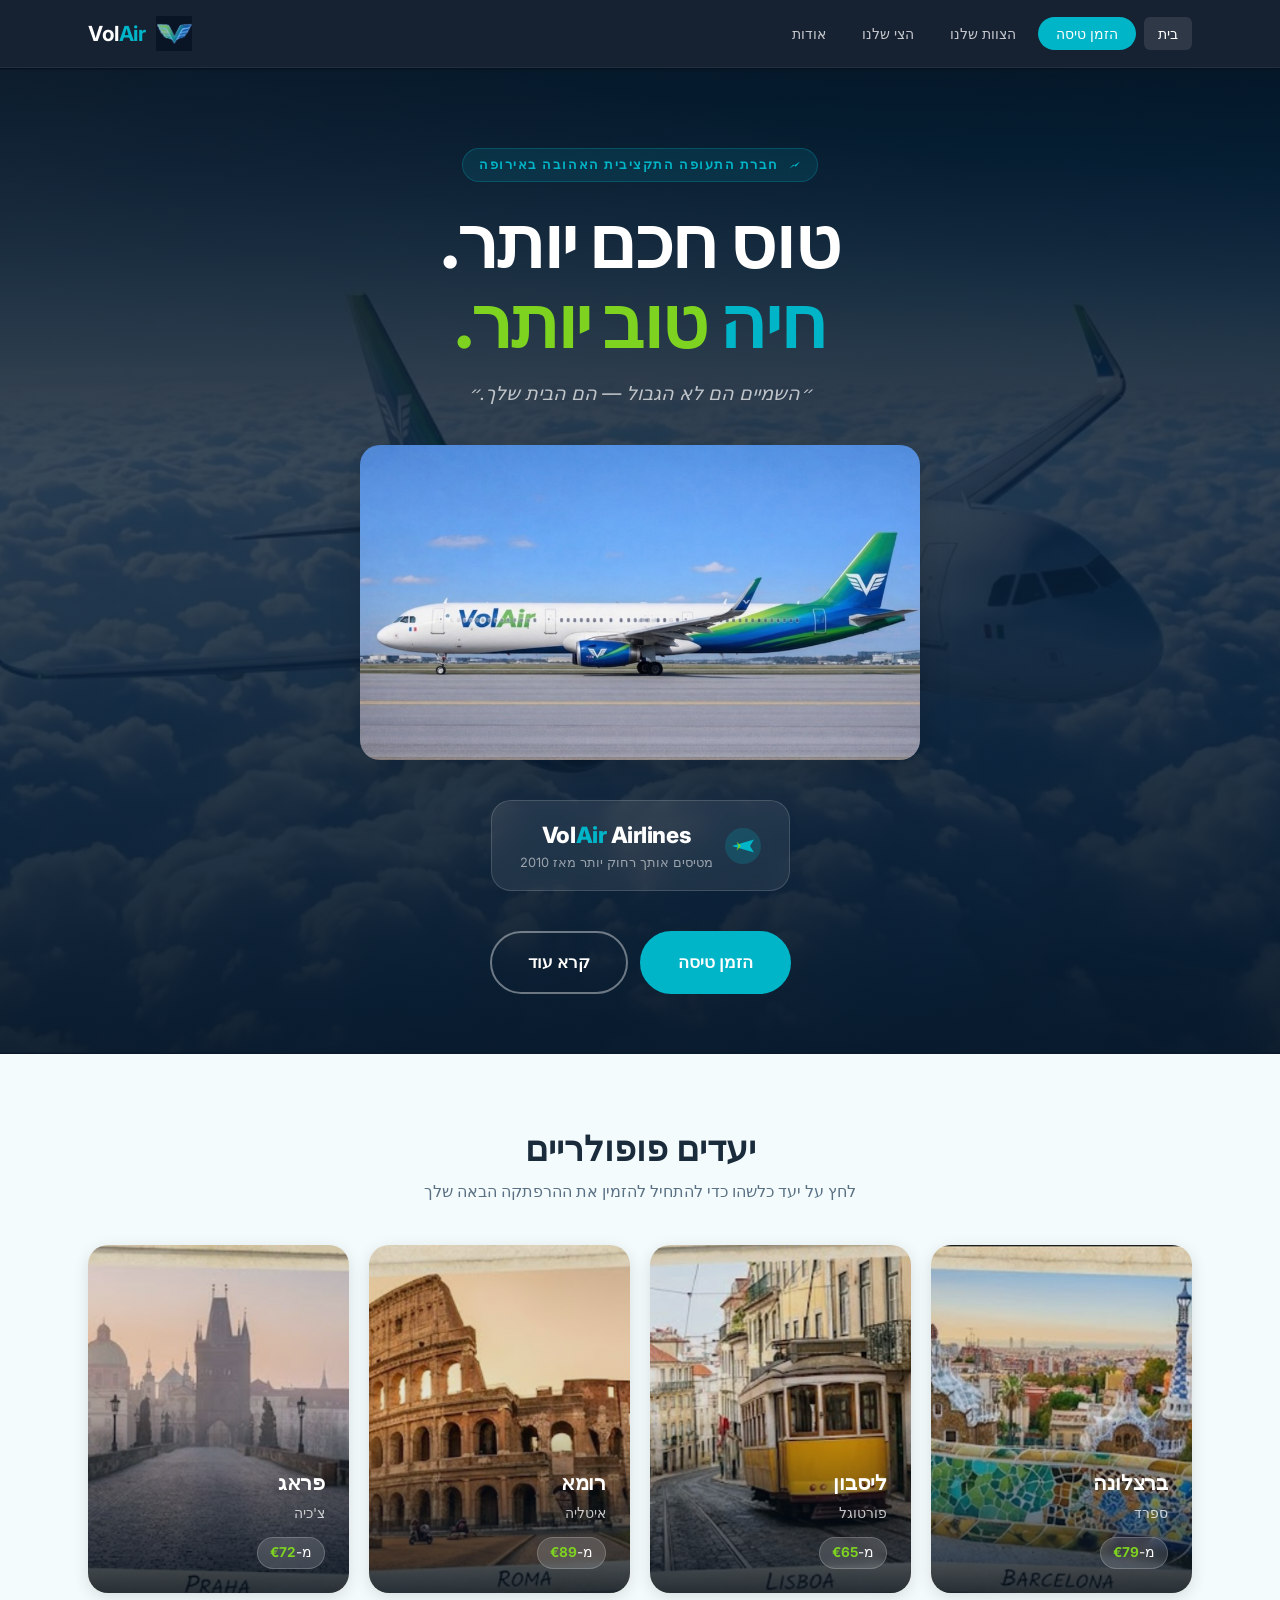
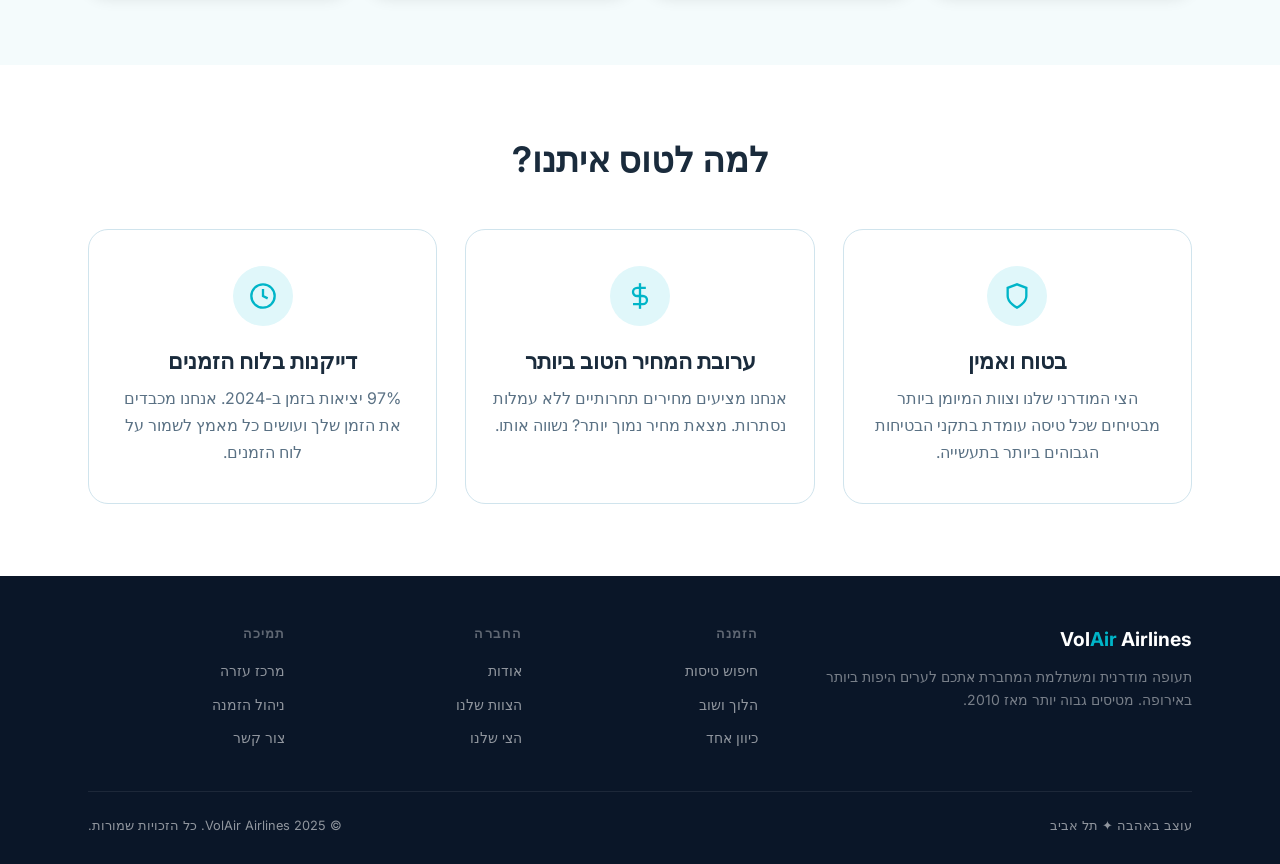
==== commit 026b41f2: "שלב הלוגו האמיתי ושפר אינטראקטיביות - החלף SVG של לוגו ב-<img src="images/logo.jpg"> בכל 10 קבצי HTM" ====
--- a/index.html
+++ b/index.html
@@ -16,11 +16,7 @@
   <nav class="navbar" role="navigation" aria-label="ניווט ראשי">
     <div class="nav-inner">
       <a href="index.html" class="nav-logo" aria-label="דף הבית של VolAir Airlines">
-        <svg width="32" height="32" viewBox="0 0 32 32" fill="none" aria-hidden="true">
-          <circle cx="16" cy="16" r="16" fill="#00B5C8" opacity="0.15"/>
-          <path d="M6 16 L26 10 L22 16 L26 22 Z" fill="#00B5C8"/>
-          <path d="M14 16 L10 20 L12 16 L10 12 Z" fill="#7ED321"/>
-        </svg>
+        <img src="images/logo.jpg" alt="" width="36" height="36" />
         <span>Vol<span>Air</span></span>
       </a>
       <button class="nav-toggle" aria-label="פתח/סגור תפריט ניווט" aria-expanded="false">
--- a/css/style.css
+++ b/css/style.css
@@ -115,6 +115,7 @@
 }
 
 .nav-logo svg { flex-shrink: 0; }
+.nav-logo img { width: 36px; height: 36px; object-fit: contain; flex-shrink: 0; mix-blend-mode: screen; }
 
 .nav-logo span span { color: var(--color-primary); }
 
@@ -302,6 +303,9 @@
 }
 .btn-ghost:hover { background: var(--color-bg); color: var(--color-body); }
 
+.btn:active:not(:disabled) { transform: translateY(1px) !important; box-shadow: none !important; opacity: 0.9; }
+.btn:disabled, .btn[disabled] { opacity: 0.45; cursor: not-allowed; pointer-events: none; transform: none !important; }
+
 .btn-lg { padding: 16px 36px; font-size: 1.05rem; }
 .btn-sm { padding: 10px 20px; font-size: 0.875rem; min-height: 40px; }
 .btn-full { width: 100%; }
@@ -388,6 +392,7 @@
   flex-shrink: 0;
 }
 .counter-btn:hover { background: var(--color-primary-lt); border-color: var(--color-primary); }
+.counter-btn:active { transform: scale(0.88); background: var(--color-primary-lt); border-color: var(--color-primary); }
 .counter-val {
   font-size: 1.1rem;
   font-weight: 700;
@@ -417,6 +422,7 @@
   transition: all var(--transition);
   min-height: 44px;
 }
+.toggle-btn:not(.active):hover { background: rgba(0,181,200,0.1); color: var(--color-primary); }
 .toggle-btn.active {
   background: var(--color-primary);
   color: #fff;
@@ -715,7 +721,9 @@
   justify-content: center;
   margin: 0 auto 20px;
   color: var(--color-primary);
-}
+  transition: background var(--transition), color var(--transition), transform var(--transition);
+}
+.why-item:hover .why-icon { background: var(--color-primary); color: #fff; transform: scale(1.1); }
 .why-item h3 { margin-bottom: 10px; color: var(--color-body); }
 
 /* ══════════════════════════════════════════════
@@ -749,8 +757,13 @@
 .passenger-label { font-weight: 600; color: var(--color-body); }
 .passenger-sub   { font-size: 0.8rem; color: var(--color-muted); }
 
-.return-row { display: none; }
-.return-row.visible { display: block; }
+.return-row {
+  max-height: 0;
+  overflow: hidden;
+  opacity: 0;
+  transition: max-height 320ms ease, opacity 250ms ease;
+}
+.return-row.visible { max-height: 120px; opacity: 1; }
 
 /* ══════════════════════════════════════════════
    RESULTS PAGE
@@ -854,10 +867,14 @@
   display: flex;
   align-items: flex-start;
   gap: 12px;
-  padding: 14px 0;
+  padding: 14px 8px;
   border-bottom: 1px solid var(--color-border);
   cursor: pointer;
-}
+  border-radius: var(--radius-sm);
+  margin: 0 -8px;
+  transition: background var(--transition);
+}
+.extra-item:hover { background: rgba(0,181,200,0.06); }
 .extra-item:last-of-type { border-bottom: none; }
 
 .extra-checkbox {
@@ -1109,8 +1126,16 @@
 .payment-name  { font-weight: 600; color: var(--color-body); }
 .payment-sub   { font-size: 0.8rem; color: var(--color-muted); }
 
-.card-form  { display: none; }
-.card-form.visible { display: flex; flex-direction: column; gap: 16px; }
+.card-form {
+  display: flex;
+  flex-direction: column;
+  gap: 16px;
+  max-height: 0;
+  overflow: hidden;
+  opacity: 0;
+  transition: max-height 400ms cubic-bezier(0.4,0,0.2,1), opacity 300ms ease;
+}
+.card-form.visible { max-height: 800px; opacity: 1; }
 
 .card-number-wrap { position: relative; }
 .card-type-icon {
@@ -1230,20 +1255,28 @@
   border: 1px solid var(--color-border);
   border-radius: var(--radius-lg);
   overflow: hidden;
-  transition: box-shadow var(--transition);
-}
-.crew-member:hover { box-shadow: var(--shadow-md); }
+  transition: box-shadow var(--transition), transform var(--transition);
+}
+.crew-member:hover { box-shadow: var(--shadow-md); transform: translateY(-3px); }
 
 .crew-member-img {
   width: 100%;
   aspect-ratio: 1;
+  background: linear-gradient(135deg, var(--color-primary-lt), var(--color-accent));
+  display: flex;
+  align-items: center;
+  justify-content: center;
+  font-size: 2.5rem;
+  overflow: hidden;
+}
+.crew-member-img img {
+  width: 100%;
+  height: 100%;
   object-fit: cover;
-  background: linear-gradient(135deg, var(--color-primary-lt), var(--color-accent));
-  display: flex;
-  align-items: center;
-  justify-content: center;
-  font-size: 2.5rem;
-}
+  object-position: center top;
+  transition: transform 400ms ease;
+}
+.crew-member:hover .crew-member-img img { transform: scale(1.05); }
 .crew-member-info { padding: 16px; }
 .crew-member-name { font-weight: 700; margin-bottom: 4px; }
 .crew-member-role { font-size: 0.8rem; color: var(--color-primary); font-weight: 600; }
@@ -1367,7 +1400,9 @@
   border-radius: var(--radius-lg);
   text-align: center;
   background: var(--color-surface);
-}
+  transition: box-shadow var(--transition), border-color var(--transition), transform var(--transition);
+}
+.value-card:hover { box-shadow: var(--shadow-md); border-color: var(--color-primary); transform: translateY(-3px); }
 .value-card .icon {
   width: 52px; height: 52px;
   border-radius: 50%;
@@ -1421,6 +1456,14 @@
   margin: 24px 0;
 }
 
+/* Price flash animation */
+@keyframes price-flash {
+  0%   { transform: scale(1); }
+  40%  { transform: scale(1.14); color: var(--color-secondary-dk); }
+  100% { transform: scale(1); }
+}
+.price-flash { animation: price-flash 360ms ease; }
+
 /* Focus visible ring */
 :focus-visible {
   outline: 3px solid var(--color-primary);
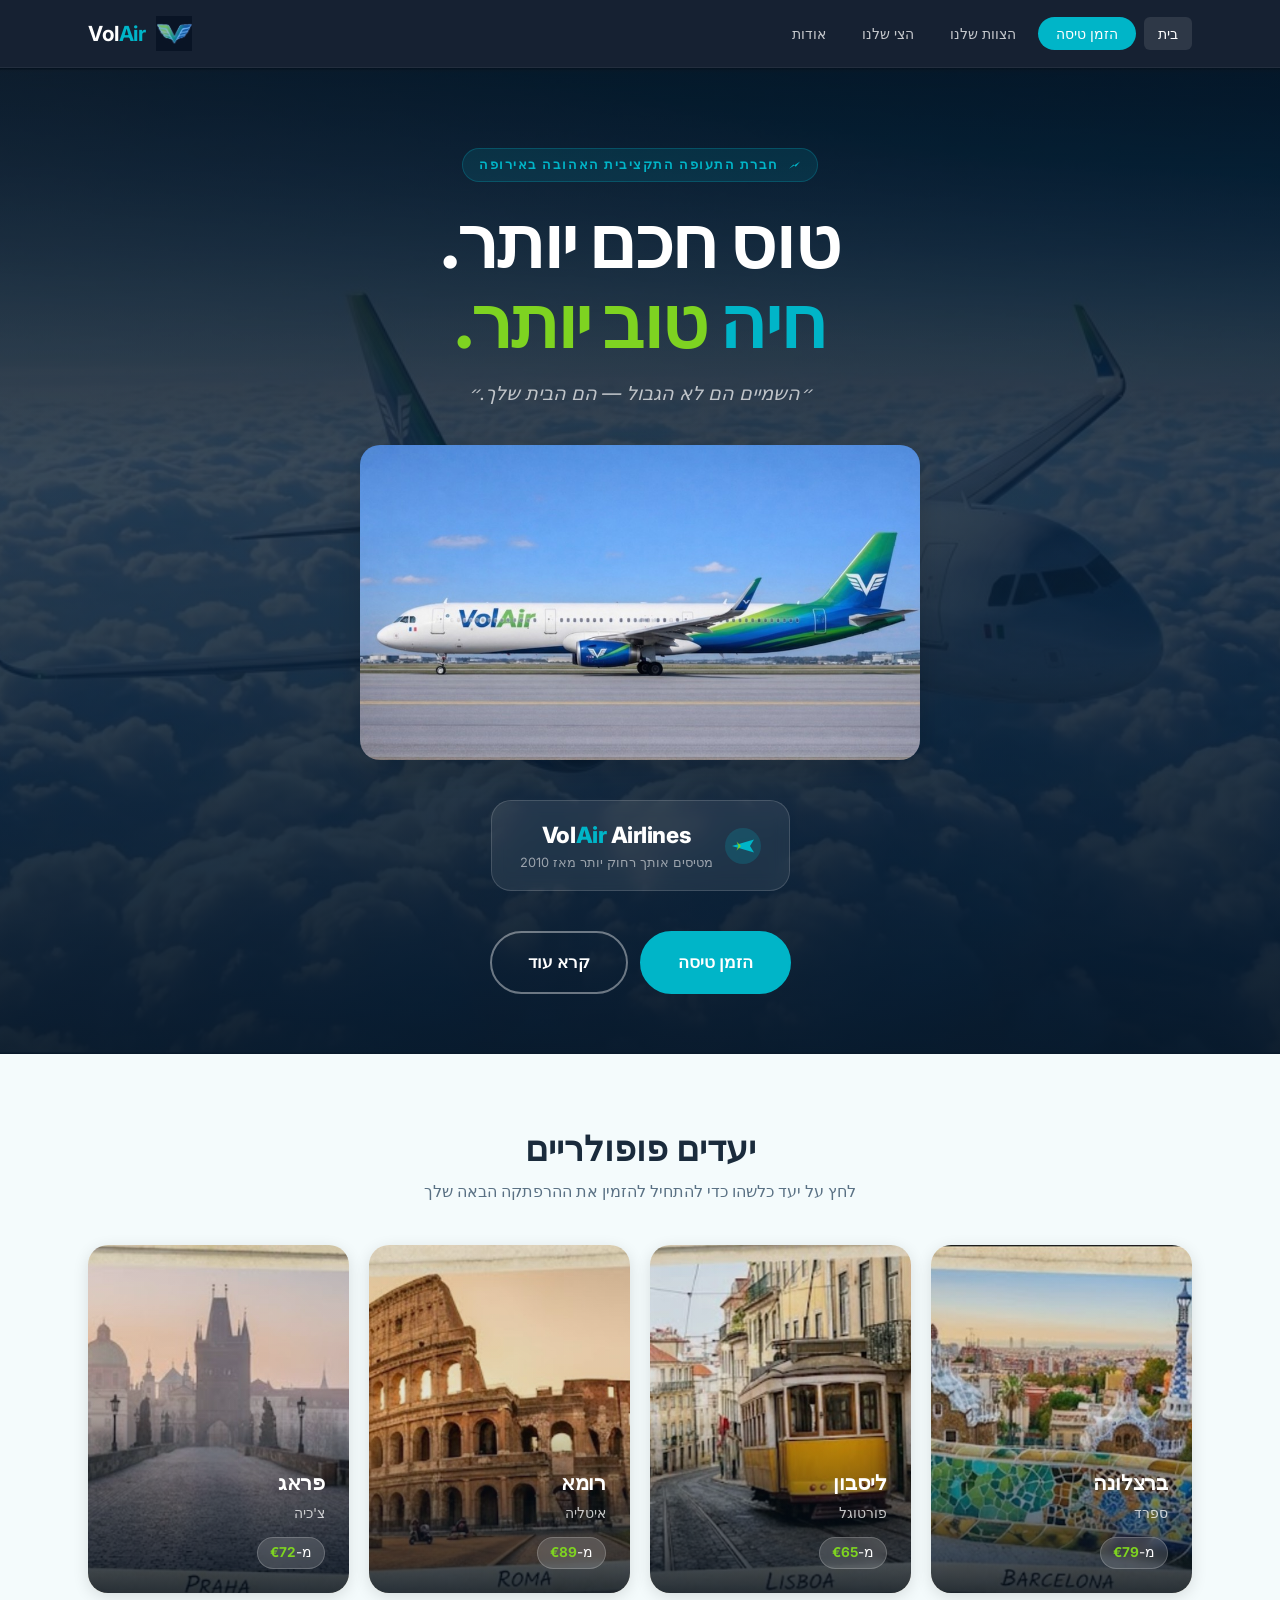
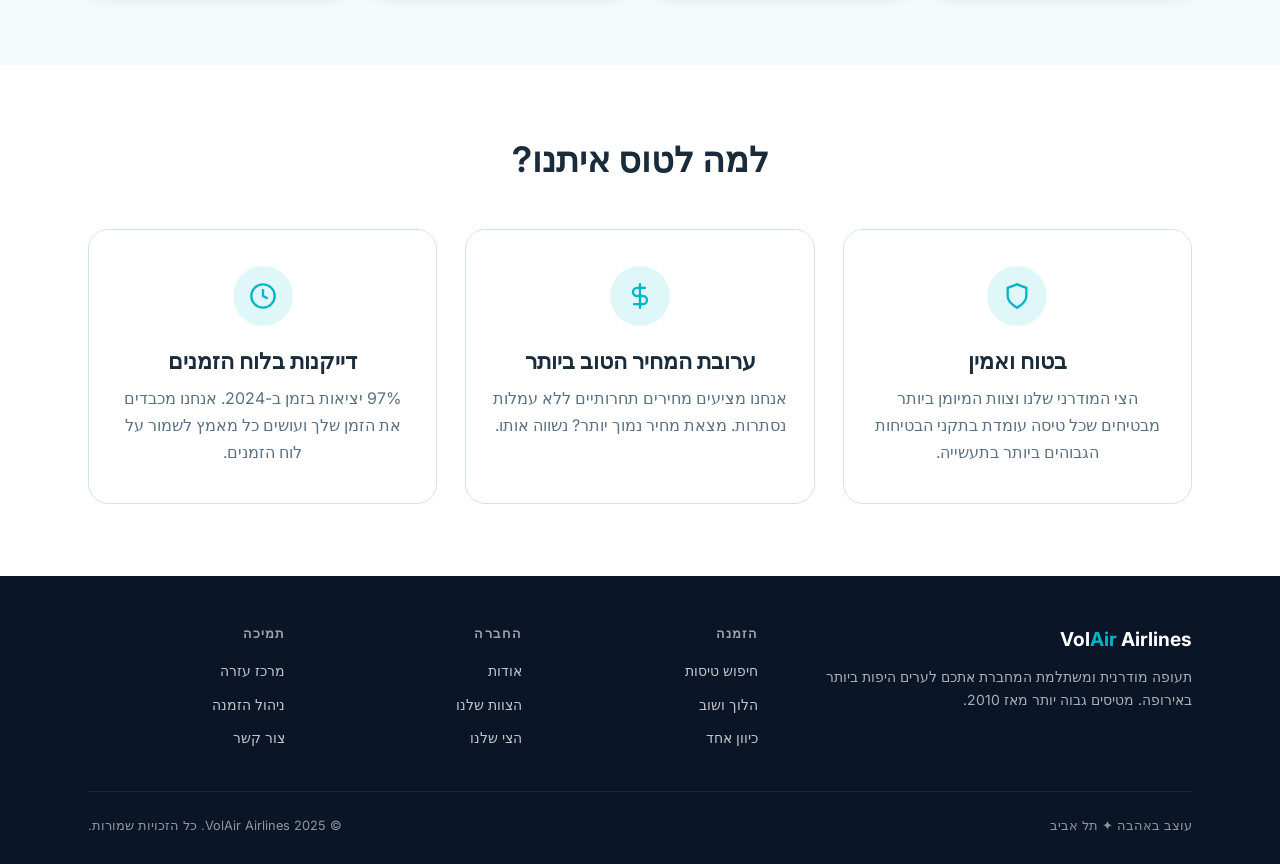
==== commit cc603b74: "שפר נגישות וקונטרסט (WCAG AA) - skip link בכל 10 עמודים — דלג לתוכן הראשי - id="main-content" ל-<mai" ====
--- a/index.html
+++ b/index.html
@@ -11,7 +11,7 @@
   <link rel="stylesheet" href="css/style.css" />
 </head>
 <body>
-
+  <a href="#main-content" class="skip-link">דלג לתוכן הראשי</a>
   <!-- ── ניווט ── -->
   <nav class="navbar" role="navigation" aria-label="ניווט ראשי">
     <div class="nav-inner">
@@ -107,7 +107,7 @@
     </div>
   </header>
 
-  <main>
+  <main id="main-content">
     <!-- ── יעדים ── -->
     <section class="destinations" aria-labelledby="dest-heading">
       <div class="container">
--- a/css/style.css
+++ b/css/style.css
@@ -40,6 +40,24 @@
   --nav-height: 68px;
 }
 
+/* ── Skip link ──────────────────────────────── */
+.skip-link {
+  position: absolute;
+  top: -100%;
+  left: 50%;
+  transform: translateX(-50%);
+  background: var(--color-primary);
+  color: #fff;
+  padding: 10px 24px;
+  border-radius: 0 0 var(--radius-md) var(--radius-md);
+  font-weight: 600;
+  font-size: 0.95rem;
+  z-index: 10000;
+  transition: top 200ms ease;
+  white-space: nowrap;
+}
+.skip-link:focus { top: 0; outline: 3px solid #fff; outline-offset: -4px; }
+
 /* ── Reset & Base ──────────────────────────── */
 *, *::before, *::after { box-sizing: border-box; margin: 0; padding: 0; }
 
@@ -78,6 +96,27 @@
 
 .section { padding: 64px 0; }
 .section-sm { padding: 40px 0; }
+@media (max-width: 600px) {
+  .section    { padding: 40px 0; }
+  .section-sm { padding: 24px 0; }
+}
+
+/* Responsive utility grids */
+.grid-4 { display: grid; grid-template-columns: repeat(4, 1fr); }
+@media (max-width: 600px) { .grid-4 { grid-template-columns: 1fr 1fr !important; } }
+
+.payment-grid {
+  display: grid;
+  grid-template-columns: 1fr 320px;
+  gap: 28px;
+  align-items: start;
+  max-width: 900px;
+  margin: 0 auto;
+}
+@media (max-width: 768px) {
+  .payment-grid { grid-template-columns: 1fr; }
+  .payment-grid > *:last-child { order: -1; } /* sidebar goes first on mobile */
+}
 
 /* ── Navigation ────────────────────────────── */
 .navbar {
@@ -255,8 +294,15 @@
   color: var(--color-muted);
   white-space: nowrap;
 }
-.step.active .step-label { color: var(--color-primary); font-weight: 600; }
+.step.active .step-label { color: var(--color-primary-dk); font-weight: 600; }
 .step.done  .step-label { color: var(--color-secondary); }
+@media (max-width: 480px) {
+  .progress-steps { padding: 16px 8px; }
+  .step { min-width: 44px; }
+  .step-label { font-size: 0.6rem; }
+  .step-dot { width: 26px; height: 26px; font-size: 0.65rem; }
+  .step:not(:last-child)::after { top: 13px; }
+}
 
 /* ── Buttons ───────────────────────────────── */
 .btn {
@@ -361,8 +407,35 @@
 .form-control::placeholder { color: var(--color-muted); }
 
 .form-helper { font-size: 0.8rem; color: var(--color-muted); }
-.form-error  { font-size: 0.8rem; color: var(--color-danger); display: none; }
-.form-error.visible { display: block; }
+.form-error {
+  font-size: 0.8rem;
+  color: var(--color-danger);
+  max-height: 0;
+  overflow: hidden;
+  opacity: 0;
+  transition: max-height 240ms ease, opacity 200ms ease, margin-top 200ms ease;
+  margin-top: 0;
+}
+.form-error.visible { max-height: 36px; opacity: 1; margin-top: 5px; }
+
+.form-control.is-invalid {
+  border-color: var(--color-danger) !important;
+  background-color: rgba(198, 40, 40, 0.04);
+}
+.form-control.is-valid {
+  border-color: var(--color-secondary) !important;
+  background-color: rgba(126, 211, 33, 0.04);
+}
+
+@keyframes shake {
+  0%, 100% { transform: translateX(0); }
+  15%  { transform: translateX(-6px); }
+  30%  { transform: translateX(5px); }
+  45%  { transform: translateX(-4px); }
+  60%  { transform: translateX(3px); }
+  75%  { transform: translateX(-2px); }
+}
+.shake { animation: shake 420ms cubic-bezier(0.36, 0.07, 0.19, 0.97); }
 
 .form-grid-2 { display: grid; grid-template-columns: 1fr 1fr; gap: 16px; }
 .form-grid-3 { display: grid; grid-template-columns: repeat(3, 1fr); gap: 16px; }
@@ -438,6 +511,10 @@
 }
 .page-hero h1 { color: #fff; margin-bottom: 8px; }
 .page-hero p  { color: rgba(255,255,255,0.65); font-size: 1rem; }
+@media (max-width: 600px) {
+  .page-hero { padding: 32px 0 24px; }
+  .page-hero h1 { font-size: 1.75rem; }
+}
 
 /* ── Footer ─────────────────────────────────── */
 .footer {
@@ -462,20 +539,20 @@
 .footer-brand { display: flex; flex-direction: column; gap: 12px; }
 .footer-brand .logo-text { color: #fff; font-size: 1.2rem; font-weight: 700; }
 .footer-brand .logo-text span { color: var(--color-primary); }
-.footer-brand p { font-size: 0.875rem; line-height: 1.6; color: rgba(255,255,255,0.45); }
+.footer-brand p { font-size: 0.875rem; line-height: 1.6; color: rgba(255,255,255,0.65); }
 
 .footer-col h5 {
   font-size: 0.8rem;
   font-weight: 700;
   text-transform: uppercase;
   letter-spacing: 0.08em;
-  color: rgba(255,255,255,0.35);
+  color: rgba(255,255,255,0.60);
   margin-bottom: 14px;
 }
 .footer-col ul { display: flex; flex-direction: column; gap: 8px; }
 .footer-col a {
   font-size: 0.9rem;
-  color: rgba(255,255,255,0.55);
+  color: rgba(255,255,255,0.75);
   transition: color var(--transition);
 }
 .footer-col a:hover { color: var(--color-primary); }
@@ -808,7 +885,7 @@
   padding: 4px 12px;
   border-radius: var(--radius-pill);
   background: var(--color-primary-lt);
-  color: var(--color-primary);
+  color: var(--color-primary-dk);
 }
 .flight-badge.best { background: rgba(126,211,33,0.15); color: var(--color-secondary-dk); }
 
@@ -1446,7 +1523,7 @@
   font-size: 0.75rem;
   font-weight: 700;
 }
-.badge-primary { background: var(--color-primary-lt); color: var(--color-primary); }
+.badge-primary { background: var(--color-primary-lt); color: var(--color-primary-dk); }
 .badge-success { background: rgba(67,160,71,0.12); color: var(--color-success); }
 .badge-warn    { background: rgba(251,140,0,0.12); color: var(--color-warning); }
 
@@ -1464,6 +1541,16 @@
 }
 .price-flash { animation: price-flash 360ms ease; }
 
+/* Entry animations (scroll-triggered) */
+@keyframes fade-in-up {
+  from { opacity: 0; transform: translateY(20px); }
+  to   { opacity: 1; transform: translateY(0); }
+}
+.anim-ready { opacity: 0; }
+.anim-ready.anim-done {
+  animation: fade-in-up 500ms cubic-bezier(0.22, 1, 0.36, 1) var(--anim-delay, 0ms) both;
+}
+
 /* Focus visible ring */
 :focus-visible {
   outline: 3px solid var(--color-primary);
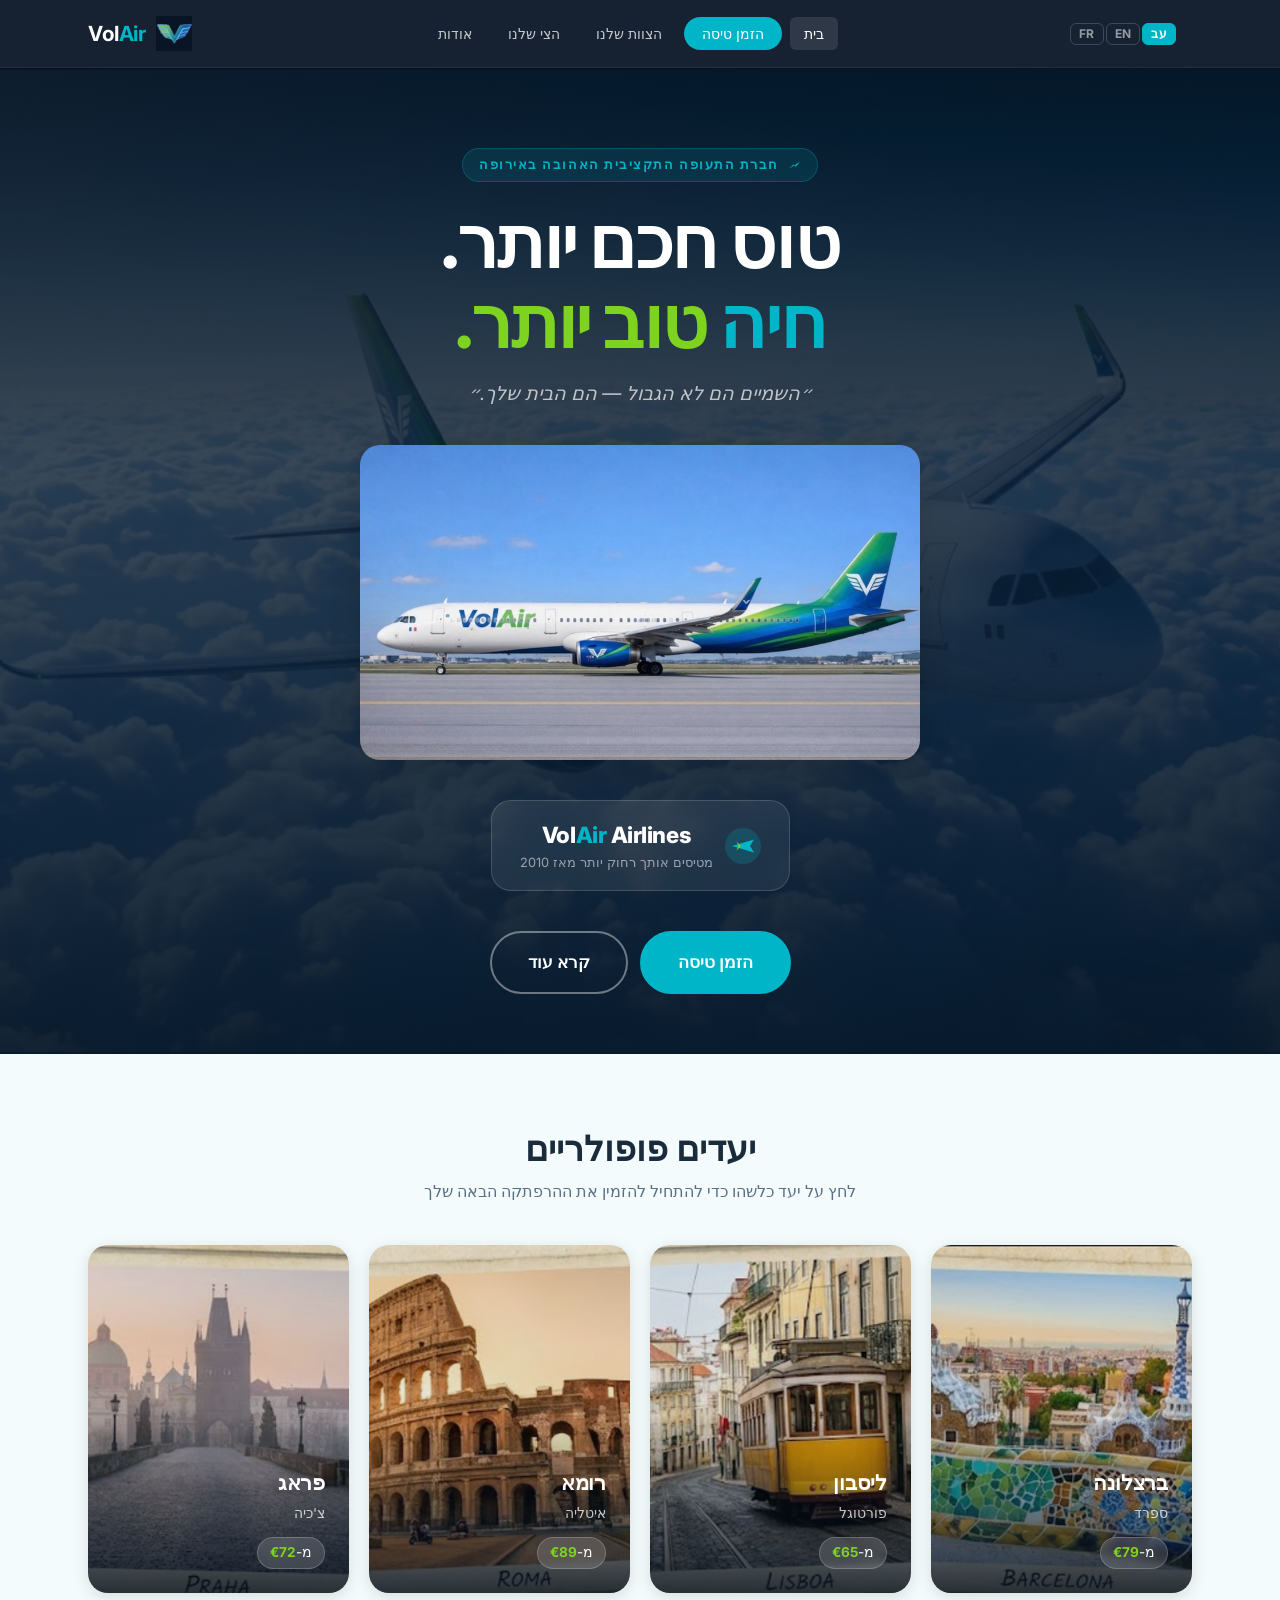
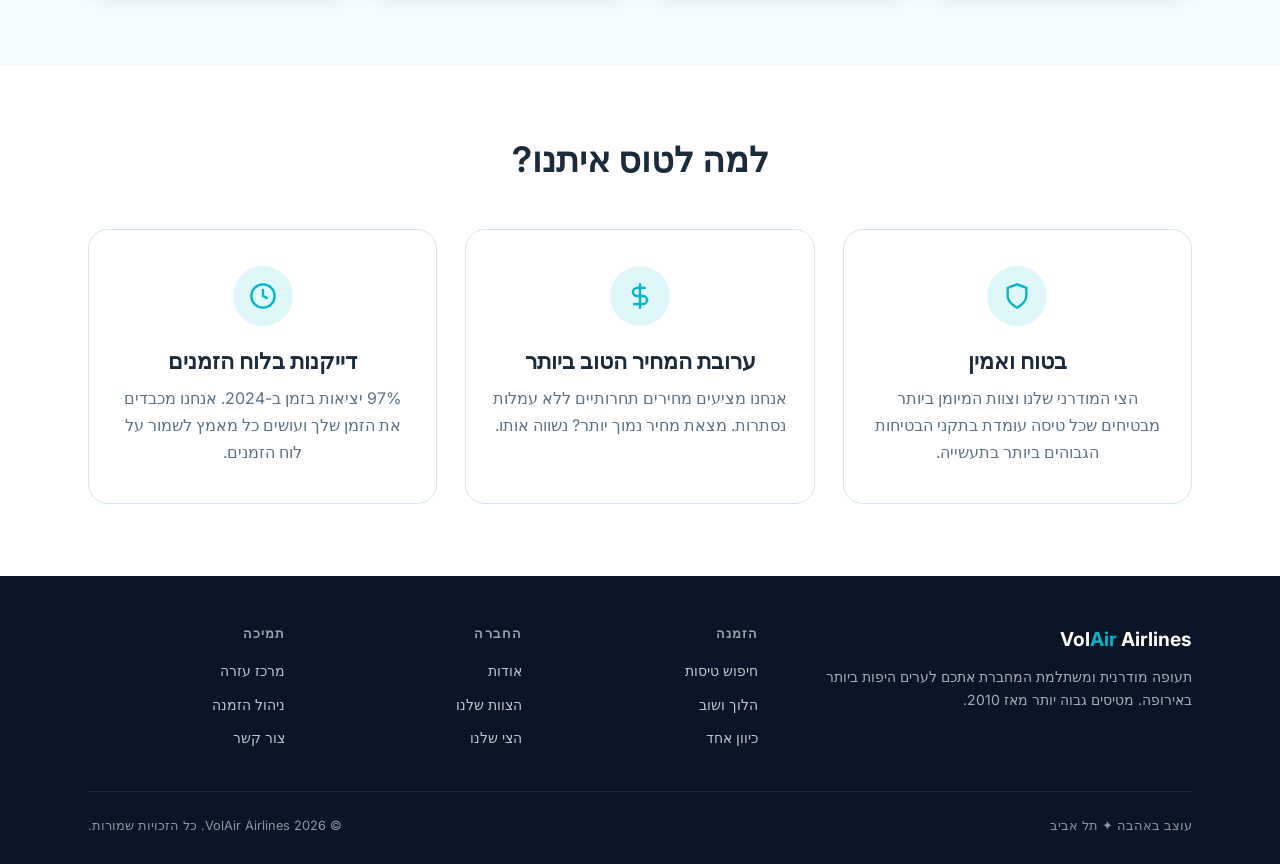
==== commit 2e6d4411: "הוסף בחירת תוספות לנוסע, החלפת שפה (עברית/אנגלית/צרפתית), ותיקון שנת זכויות יוצרים - js/i18n.js: מוד" ====
--- a/index.html
+++ b/index.html
@@ -11,7 +11,7 @@
   <link rel="stylesheet" href="css/style.css" />
 </head>
 <body>
-  <a href="#main-content" class="skip-link">דלג לתוכן הראשי</a>
+  <a href="#main-content" class="skip-link" data-i18n="skip.link">דלג לתוכן הראשי</a>
   <!-- ── ניווט ── -->
   <nav class="navbar" role="navigation" aria-label="ניווט ראשי">
     <div class="nav-inner">
@@ -23,12 +23,17 @@
         <span></span><span></span><span></span>
       </button>
       <ul class="nav-links" role="list">
-        <li><a href="index.html" class="active">בית</a></li>
-        <li><a href="flights.html" class="btn-nav">הזמן טיסה</a></li>
-        <li><a href="crew.html">הצוות שלנו</a></li>
-        <li><a href="fleet.html">הצי שלנו</a></li>
-        <li><a href="about.html">אודות</a></li>
+        <li><a href="index.html" class="active" data-i18n="nav.home">בית</a></li>
+        <li><a href="flights.html" class="btn-nav" data-i18n="nav.book">הזמן טיסה</a></li>
+        <li><a href="crew.html" data-i18n="nav.crew">הצוות שלנו</a></li>
+        <li><a href="fleet.html" data-i18n="nav.fleet">הצי שלנו</a></li>
+        <li><a href="about.html" data-i18n="nav.about">אודות</a></li>
       </ul>
+      <div class="lang-switcher" role="group" aria-label="שינוי שפה">
+        <button class="lang-btn active" data-lang="he" onclick="window.i18n?.applyLang('he')">עב</button>
+        <button class="lang-btn" data-lang="en" onclick="window.i18n?.applyLang('en')">EN</button>
+        <button class="lang-btn" data-lang="fr" onclick="window.i18n?.applyLang('fr')">FR</button>
+      </div>
     </div>
   </nav>
 
@@ -232,7 +237,7 @@
           <p>תעופה מודרנית ומשתלמת המחברת אתכם לערים היפות ביותר באירופה. מטיסים גבוה יותר מאז 2010.</p>
         </div>
         <div class="footer-col">
-          <h5>הזמנה</h5>
+          <h5 data-i18n="footer.booking">הזמנה</h5>
           <ul>
             <li><a href="flights.html">חיפוש טיסות</a></li>
             <li><a href="flights.html">הלוך ושוב</a></li>
@@ -240,7 +245,7 @@
           </ul>
         </div>
         <div class="footer-col">
-          <h5>החברה</h5>
+          <h5 data-i18n="footer.company">החברה</h5>
           <ul>
             <li><a href="about.html">אודות</a></li>
             <li><a href="crew.html">הצוות שלנו</a></li>
@@ -248,21 +253,22 @@
           </ul>
         </div>
         <div class="footer-col">
-          <h5>תמיכה</h5>
+          <h5 data-i18n="footer.support">תמיכה</h5>
           <ul>
-            <li><a href="#">מרכז עזרה</a></li>
-            <li><a href="#">ניהול הזמנה</a></li>
-            <li><a href="#">צור קשר</a></li>
+            <li><a href="help.html" data-i18n="footer.helpCenter">מרכז עזרה</a></li>
+            <li><a href="manage.html" data-i18n="footer.manageBooking">ניהול הזמנה</a></li>
+            <li><a href="contact.html" data-i18n="footer.contact">צור קשר</a></li>
           </ul>
         </div>
       </div>
       <div class="footer-bottom">
-        <span>&copy; 2025 VolAir Airlines. כל הזכויות שמורות.</span>
-        <span>עוצב באהבה ✦ תל אביב</span>
+        <span data-i18n="footer.copyright">&copy; 2026 VolAir Airlines. כל הזכויות שמורות.</span>
+        <span data-i18n="footer.tagline">עוצב באהבה ✦ תל אביב</span>
       </div>
     </div>
   </footer>
 
+  <script src="js/i18n.js"></script>
   <script src="js/app.js"></script>
 </body>
 </html>
--- a/css/style.css
+++ b/css/style.css
@@ -1612,6 +1612,71 @@
 [dir="rtl"] .footer-inner { direction: rtl; }
 [dir="rtl"] .footer-bottom { flex-direction: row-reverse; }
 
+/* ── Language Switcher ─────────────────────── */
+.lang-switcher {
+  display: flex;
+  align-items: center;
+  gap: 2px;
+  margin-inline-start: 16px;
+  flex-shrink: 0;
+}
+.lang-btn {
+  background: transparent;
+  border: 1px solid rgba(255,255,255,0.18);
+  color: rgba(255,255,255,0.55);
+  border-radius: var(--radius-sm);
+  padding: 4px 8px;
+  font-size: 0.75rem;
+  font-weight: 700;
+  cursor: pointer;
+  letter-spacing: 0.03em;
+  transition: background 160ms, color 160ms, border-color 160ms;
+  font-family: inherit;
+  line-height: 1;
+}
+.lang-btn:hover  { background: rgba(255,255,255,0.1); color: #fff; border-color: rgba(255,255,255,0.35); }
+.lang-btn.active { background: var(--color-primary); border-color: var(--color-primary); color: #fff; }
+.lang-btn:focus-visible { outline: 2px solid var(--color-primary); outline-offset: 2px; }
+@media (max-width: 480px) { .lang-btn { padding: 3px 6px; font-size: 0.7rem; } }
+
+/* Per-passenger extras tabs */
+.pax-tabs {
+  display: flex;
+  flex-wrap: wrap;
+  gap: 6px;
+  margin-bottom: 10px;
+}
+.pax-tab {
+  padding: 5px 14px;
+  border-radius: 20px;
+  border: 1.5px solid var(--color-border, #d0e8ec);
+  background: transparent;
+  color: var(--color-text-muted, #607d8b);
+  font-size: 0.82rem;
+  font-weight: 600;
+  cursor: pointer;
+  transition: background 0.15s, color 0.15s, border-color 0.15s;
+}
+.pax-tab:hover { background: rgba(0,181,200,0.08); border-color: var(--color-primary); color: var(--color-primary); }
+.pax-tab.active { background: var(--color-primary); border-color: var(--color-primary); color: #fff; }
+.pax-tab:focus-visible { outline: 2px solid var(--color-primary); outline-offset: 2px; }
+.btn-apply-all {
+  display: block;
+  width: 100%;
+  margin-bottom: 14px;
+  padding: 7px 12px;
+  border-radius: 8px;
+  border: 1.5px dashed var(--color-primary);
+  background: rgba(0,181,200,0.06);
+  color: var(--color-primary);
+  font-size: 0.82rem;
+  font-weight: 600;
+  cursor: pointer;
+  transition: background 0.15s;
+}
+.btn-apply-all:hover { background: rgba(0,181,200,0.15); }
+.btn-apply-all:focus-visible { outline: 2px solid var(--color-primary); outline-offset: 2px; }
+
 /* Summary rows */
 [dir="rtl"] .summary-row { flex-direction: row-reverse; }
 [dir="rtl"] .d-flex.justify-between { flex-direction: row-reverse; }
